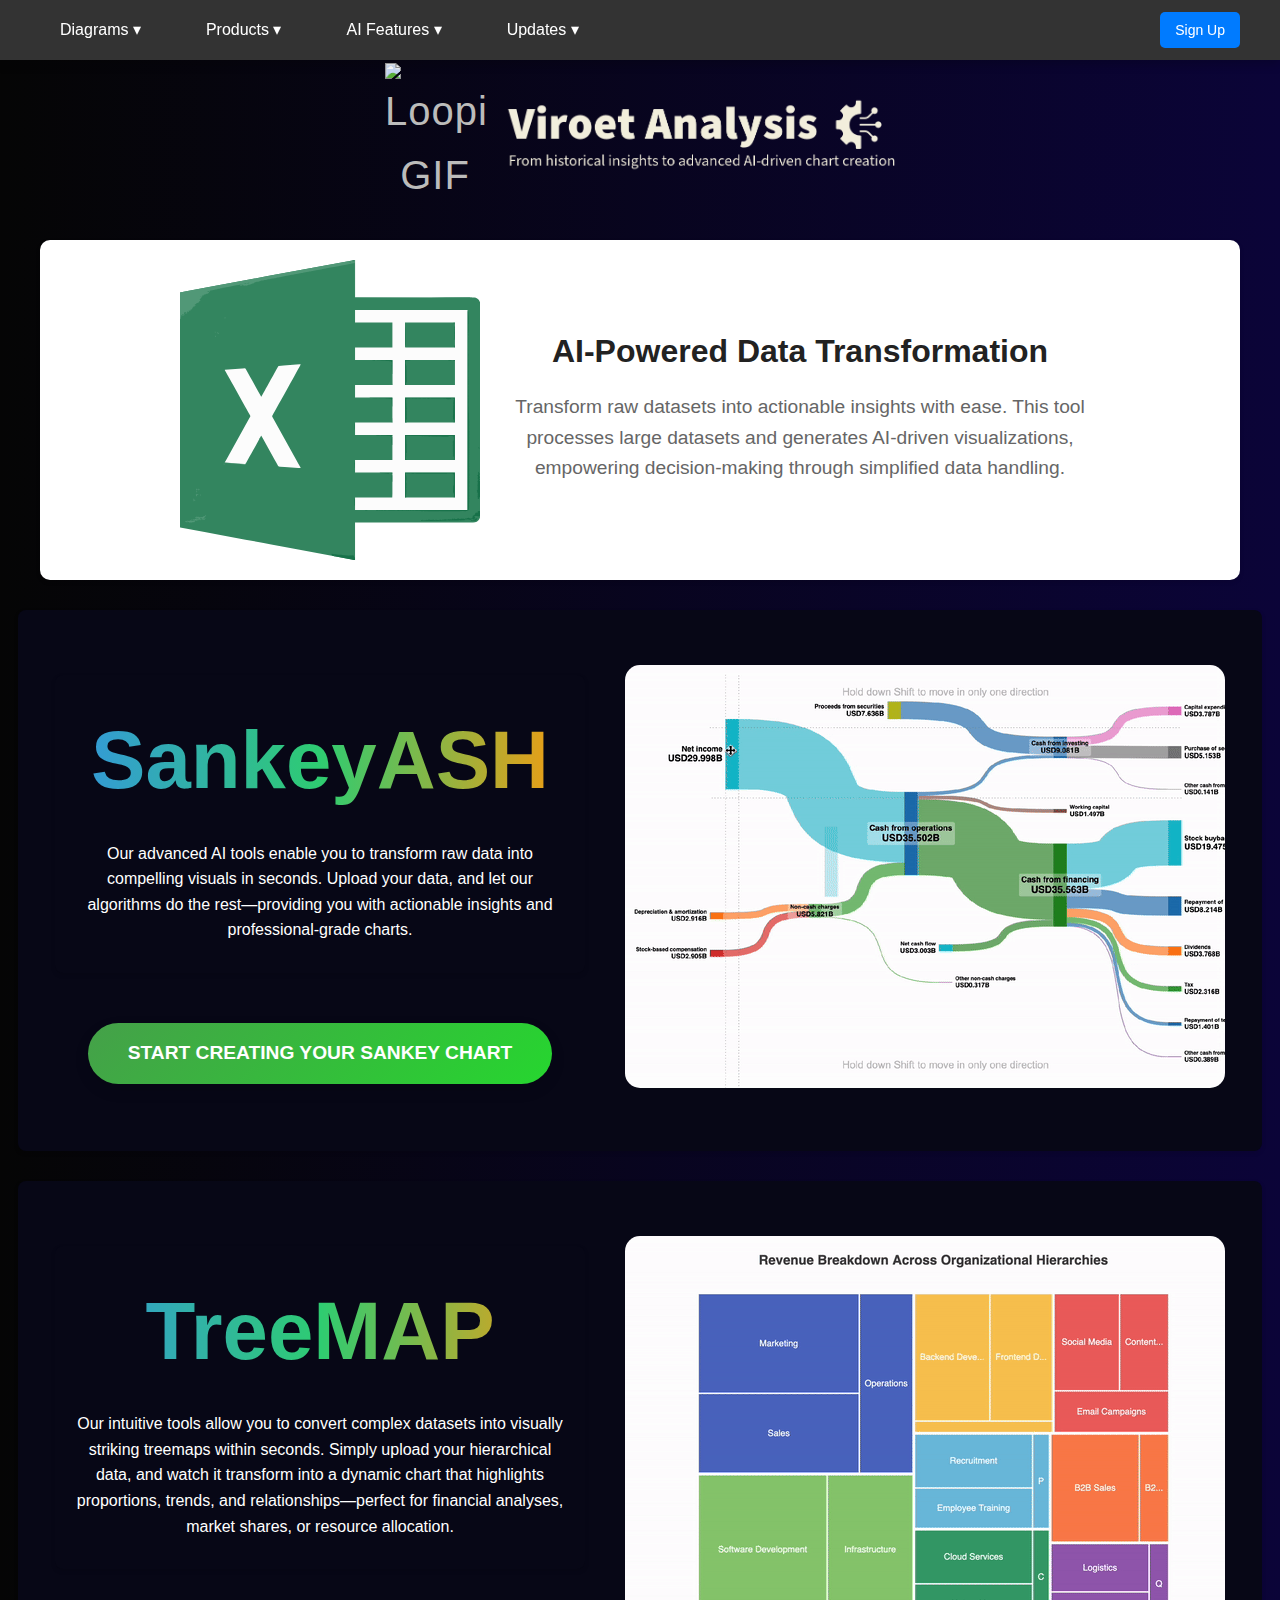
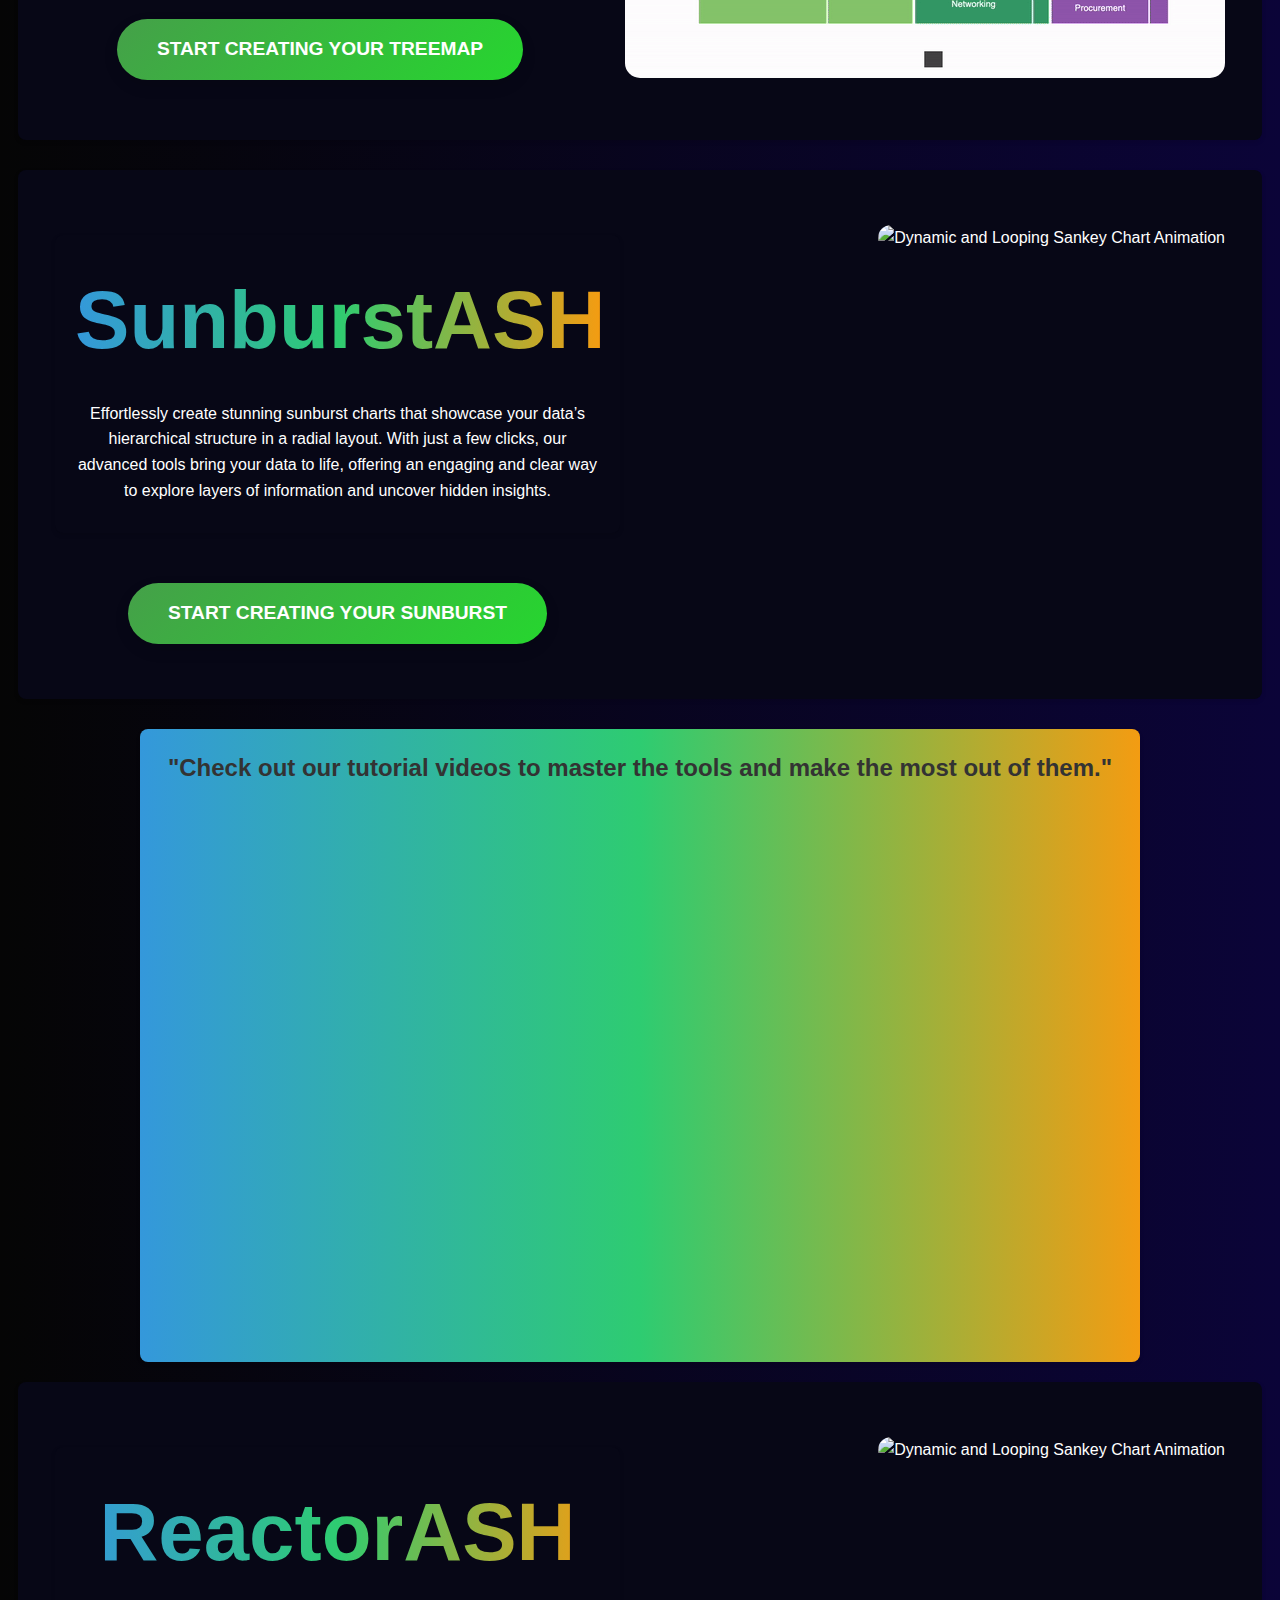
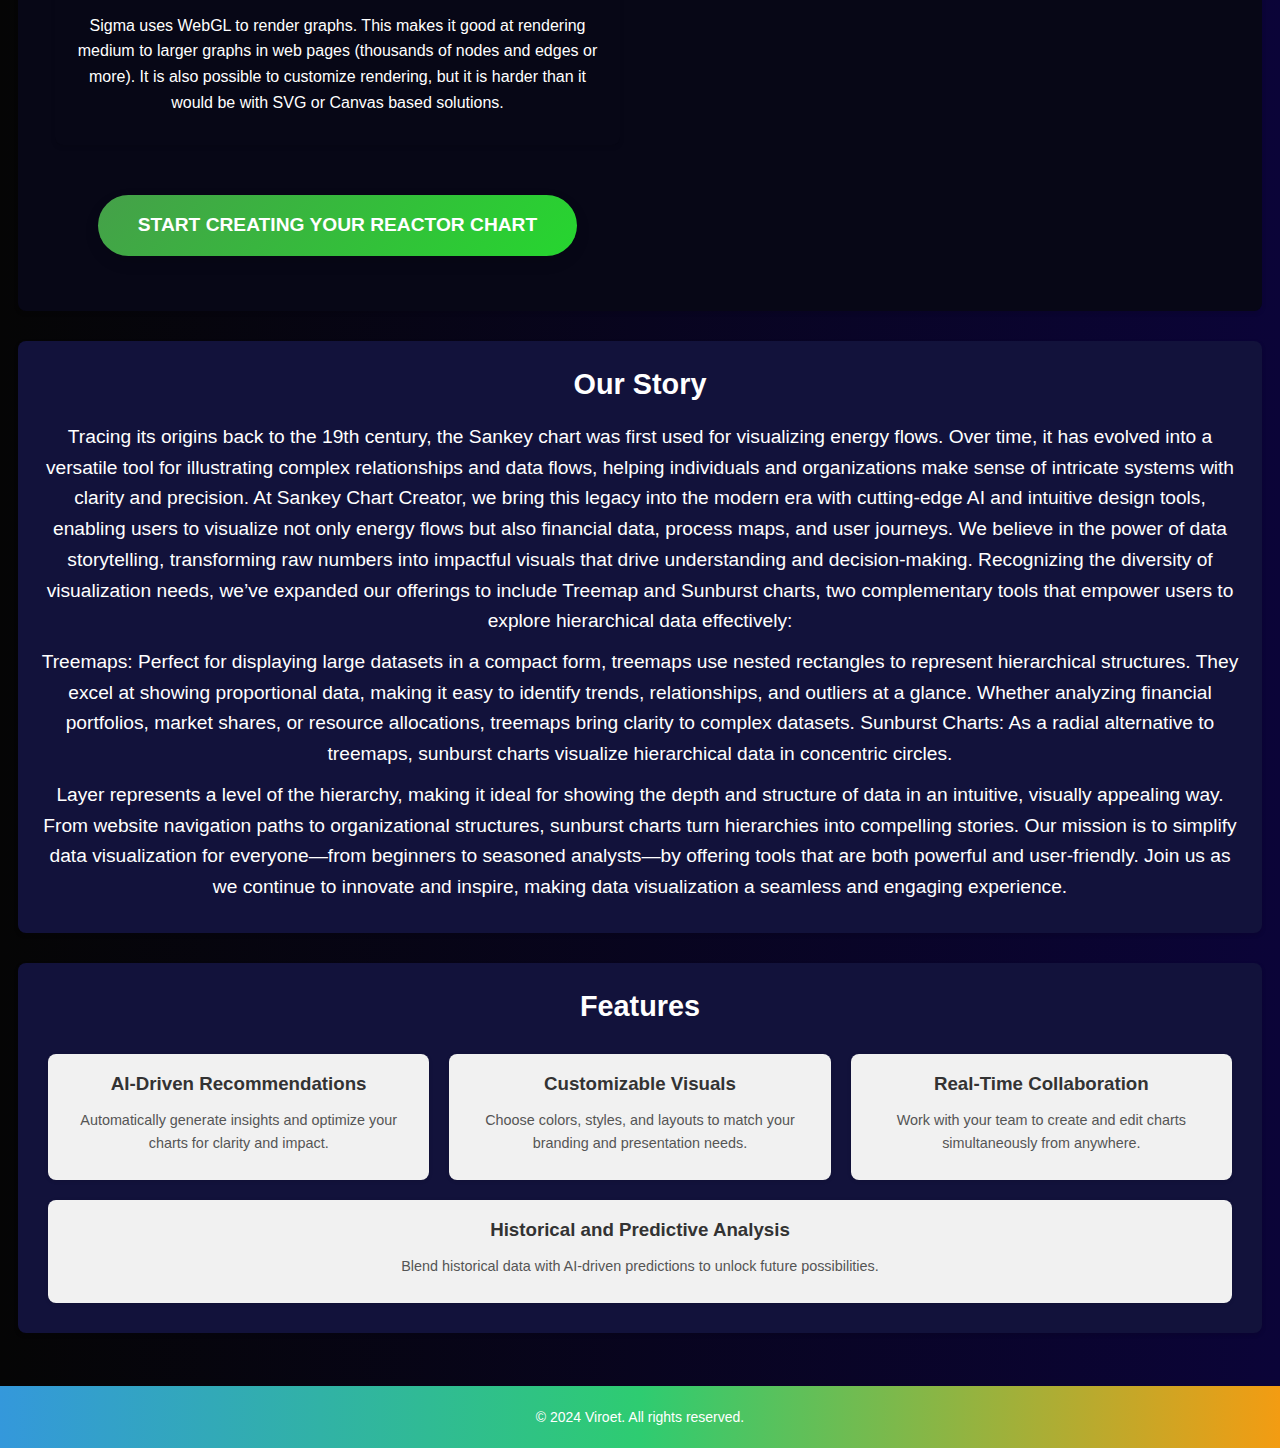
==== index.html @ 63138a98 "Update index.html" ====
<!DOCTYPE html>
<html lang="en">
  <head>
    <meta charset="UTF-8" />
    <meta name="viewport" content="width=device-width, initial-scale=1.0" />
    <title>Viroet Analysis - From historical insights to advanced AI-diven chart creation</title>
    <link rel="icon" href="favicon.png" type="image/png">
    <link rel="stylesheet" href="https://cdnjs.cloudflare.com/ajax/libs/aos/2.3.4/aos.css">

    <meta
    name="description"
    content="Experience the Power of AI
    Our advanced AI tools enable you to transform raw data into compelling visuals in seconds. Upload your data, and let our algorithms do the rest—providing you with actionable insights and professional-grade charts."
  />
  <meta property="og:title" content="Viroet Analysis - From historical insights to advanced AI-diven chart creation" />
  <meta property="og:type" content="website" />
  <meta property="og:url" content="https://www.Viroet.com" />
  <meta
    property="og:description"
    content="Make beautiful flow diagrams. Export them as images or SVG."
  />
  <meta property="og:site_name" content="www.Viroet.com" />
  <meta property="og:locale" content="en_US" />
  <meta
    property="og:image"
    content="https://www.Viroet.com/Apple%20FY24%20Income%20Statement.png"
  />
  <meta property="og:image:type" content="image/png" />
  <meta property="og:image:width" content="2700" />
  <meta property="og:image:height" content="1350" />
  <meta
    property="og:image:alt"
    content="Screenshot of the Viroet diagram-building interface"
  />

  <meta name="google-site-verification" content="_fD2d1jpXAIKw49SiFxO0sXqLgcfINsdRwWd2SBG0n4" />
  <script src="https://www.gstatic.com/firebasejs/9.0.0/firebase-app-compat.js"></script>
  <script src="https://www.gstatic.com/firebasejs/9.0.0/firebase-auth-compat.js"></script>
  <style>
    body {
      font-family: Arial, sans-serif;
      margin: 0;
      padding: 0;
      background-color: #f4f4f4;
    }

    .navbar {
      background-color:  #4b4b4c;
      padding: 10px 20px;
      display: flex;
      justify-content: space-between;
      align-items: center;
      color: white;
      position: fixed; /* Makes the navbar fixed */
  top: 0; /* Positions it at the top of the viewport */
  left: 0; /* Aligns it to the left */
  width: 100%; /* Ensures it spans the full width of the viewport */
  z-index: 10000; /* Keeps it above other elements */
    }
     /* Add spacing below the navbar */
     .content {
      margin-top: 40px; /* Matches the navbar's height (adjust as needed) */
    }

    .navbar button {
      background-color: #007bff;
      border: none;
      padding: 10px 15px;
      color: white;
      font-size: 14px;
      cursor: pointer;
      border-radius: 5px;
      margin-left: auto; /* Push the button to the right */
    }

    .modal {
      display: none;
      position: fixed;
      top: 0;
      left: 0;
      width: 100%;
      height: 100%;
      background-color: rgba(0, 0, 0, 0.6);
      justify-content: center;
      align-items: center;
      z-index: 9999;
    }

    .modal-content {
      background-color: white;
      width: 400px;
      padding: 20px;
      border-radius: 10px;
      text-align: center;
      box-shadow: 0 4px 10px rgba(0, 0, 0, 0.2);
    }

    .modal-content h2 {
      margin-bottom: 20px;
      font-size: 24px;
      color: #333;
    }

    .modal-content input {
      width: calc(100% - 20px);
      padding: 10px;
      margin: 10px 0;
      border: 1px solid #ccc;
      border-radius: 5px;
      font-size: 16px;
    }

    .modal-content button {
      width: 100%;
      padding: 12px;
      background-color: #007bff;
      color: white;
      border: none;
      border-radius: 5px;
      font-size: 16px;
      cursor: pointer;
    }

    .modal-content button:hover {
      background-color: #0056b3;
    }

    .modal-content p {
      font-size: 14px;
      color: #666;
      margin: 15px 0;
    }

    .modal-content a {
      color: #007bff;
      text-decoration: none;
      font-weight: bold;
    }

    .modal-content a:hover {
      text-decoration: underline;
    }

    .close {
      position: absolute;
      top: 10px;
      right: 15px;
      cursor: pointer;
      font-size: 18px;
      color: #999;
    }

    .close:hover {
      color: #000;
    }
  </style>
    <style>
      * {
        margin: 0;
        padding: 0;
        box-sizing: border-box;
        font-family: Arial, sans-serif;
      }

      body {
        background-color: #f9f9f9;
        color: #ffffff;
        line-height: 1.6;
        
      }

      header {
        background: linear-gradient(90deg,#050505,#0b0438);
        color: #fff;
        padding: 20px 15px;
        text-align: center;
      }

      header h1 {
        font-size: 2.5rem;
      }

      header p {
        font-size: 1.2rem;
        margin-top: 10px;
      }

      .container {
        max-width: 1200px;
        margin: 20px auto;
        padding: 15px;
      }

      .section {
        margin-bottom: 30px;
        padding: 20px;
        background: #12123b;
        border-radius: 8px;
        box-shadow: 0 2px 5px rgba(0, 0, 0, 0.1);
      }

      .section h2 {
        margin-bottom: 15px;
        font-size: 1.8rem;
        color: #ffffff;
      }

      .section p {
        margin-bottom: 10px;
      }

      .features {
        display: flex;
        flex-wrap: wrap;
        justify-content: space-between;
      }

      .feature {
        flex: 1 1 30%;
        background: #f1f1f1;
        padding: 15px;
        margin: 10px;
        border-radius: 8px;
        text-align: center;
        box-shadow: 0 1px 4px rgba(0, 0, 0, 0.1);
      }

      .feature h3 {
        margin-bottom: 10px;
        color: #333;
      }

      .feature p {
        font-size: 0.9rem;
        color: #555;
      }

      .cta {
        text-align: center;
        margin-top: 20px;
      }

      .cta a {
  background: linear-gradient(135deg, #45a049, #26d62f); /* Gradient background */
  color: #fff;
  padding: 15px 40px; /* Increased padding for a larger button */
  text-decoration: none;
  border-radius: 50px; /* Rounded corners for a modern look */
  font-size: 1.2rem; /* Larger font size */
  font-weight: 600; /* Bold text */
  text-transform: uppercase; /* Uppercase text for emphasis */
  box-shadow: 0 6px 15px rgba(0, 0, 0, 0.1); /* Slight shadow for depth */
  transition: all 0.3s ease; /* Smooth transition */
  display: inline-block;
  margin-top: 30px; /* Increase space above button */
}

.cta a:hover {
  background: linear-gradient(135deg, #26d62f, #45a049); /* Reversed gradient on hover */
  box-shadow: 0 10px 25px rgba(0, 0, 0, 0.2); /* Stronger shadow on hover */
  transform: translateY(-6px); /* Slight lift effect */
}

.cta a:focus {
  outline: none; /* Remove focus outline */
  box-shadow: 0 0 0 3px rgba(38, 214, 47, 0.4); /* Add focus shadow for accessibility */
}

footer {
  background: linear-gradient(
    to right,
    #3498db,
    #2ecc71,
    #f39c12
  ); /* Multiple colors */
  color: white; /* Text color */
  text-align: center; /* Center the content */
  padding: 20px 0; /* Add padding for spacing */
  font-family: Arial, sans-serif; /* Professional font */
  font-size: 14px; /* Font size */
}

      .ai-feature {
        background:#070716;
        color: #fff;
        padding: 20px;
        border-radius: 8px;
        text-align: center;
        margin: 10px 0;
      }

      .ai-feature h3 {
  margin-bottom: 15px;
  font-size: 5.1rem;
  background: linear-gradient(to right, #3498db, #2ecc71, #f39c12); /* Gradient colors */
  -webkit-background-clip: text; /* Clips the gradient to the text */
  -webkit-text-fill-color: transparent; /* Makes the text transparent to show the gradient */
  text-align: center; /* Optional: Center the text */
}

      .ai-feature p {
        font-size: 1rem;
      }

      .hero-image {
        text-align: center;
        margin-bottom: 20px;
        border-radius: 15px; /* Adjust the value as needed for rounded corners */
      }

      .hero-image img {
        width: 100%;
        max-width: 800px;
        border-radius: 10px;
      }
     

.container {
  display: flex;
  flex-direction: column;
  align-items: center;
  width: 100%;
}
.hero-content {
  display: flex;
  flex-direction: row; /* Positions text and GIF side by side */
  align-items: flex-start; /* Aligns items at the top */
  justify-content: space-between; /* Ensures spacing between elements */
  width: 100%;
  gap: 20px; /* Adds space between the GIF and text */
  

}

.ai-text {
  flex: 1;
  max-width: 50%; /* Ensures the text takes up 50% of the container */
  padding-right: 20px; /* Adds some space to the right of the text */
}

.corner-gif {
    
    top: 10; /* Adjust as needed */
    left: 0; /* Aligns it to the left corner */
    width: 100px; /* Adjust size as needed */
    height: auto;
    z-index: 1000; /* Ensures it stays on top of other elements */
    margin-left: 30px; /* Adds space to the left */
}
.header__nav {
  max-width: var(--screen-lg);
  width: 100%;
  font-size: initial;
  padding: 3px;
}

/* Apply a clean and professional font */
.header__logo {
  font-family: 'Anton', sans-serif;
  font-weight: 500; /* Balanced weight for a professional look */
  font-size: 2.5rem; /* Suitable size for logo text */
  color: #bcbcbb; /* Gold */ /* Soft, professional color */
  text-decoration: none; /* Remove underline */
  letter-spacing: 1px; /* Increased letter-spacing for a sleek, modern look */
  text-transform: capitalize; /* Keep text style clean */
  display: inline-flex; /* Align elements inline */
  align-items: center; /* Center vertically */
  justify-content: center; /* Center horizontally */
  transition: color 0.3s ease, transform 0.3s ease, box-shadow 0.3s ease,
    letter-spacing 0.3s ease; /* Enhanced smooth transitions */
}

/* Hover effect: subtle color change, soft shadow, and slight lift */
.header__logo:hover {
  color: #ffffff; /* White color for a crisp contrast */
  transform: translateY(-4px) scale(1.05); /* Slight lift and subtle scaling for emphasis */
  letter-spacing: 2px; /* Increase letter-spacing for more dynamic look */
  box-shadow: 0 4px 12px rgba(0, 0, 0, 0.2); /* Soft shadow for depth */
}

/* Focus effect for accessibility: subtle color change */
.header__logo:focus {
  outline: none; /* Remove default outline */
  color: #f9fafb; /* Blue-ish white for focus */
  box-shadow: 0 0 0 2px rgba(0, 120, 212, 0.5); /* Blue border for focus state */
}

/* Animation for smooth text appearance on page load */
.header__logo {
  animation: fadeInLogo 1s ease-out; /* Fade-in effect on page load */
}

/* Keyframes for fade-in animation */
@keyframes fadeInLogo {
  0% {
    opacity: 0;
    transform: translateY(10px); /* Start from a slightly lower position */
  }
  100% {
    opacity: 1;
    transform: translateY(0); /* End at the normal position */
  }
}

.header__logo img {
  margin-right: 0.5em;
  padding-bottom: 3px;
}

.header__links li:first-child a {
  margin-left: 0;
}

.hero-gif img {
    width: 600px; /* Set the desired width */
    height: auto; /* Maintain aspect ratio */
    border-radius: 15px; /* Adjust the value as needed for rounded corners */
}
@media (max-width: 768px) {
    .hero-content {
      flex-direction: column;
      align-items: center;
    }

    .ai-text, .hero-gif {
      max-width: 100%;
      text-align: center;
      padding: 10px;
    }

    .hero-gif img {
      width: 100%;
      max-width: 300px;
      
    }

    .feature {
      flex: 1 1 100%;
      margin: 10px 0;
    }
  }

  img {
    max-width: 100%;
    height: auto;
  }

  body {
    overflow-x: hidden;
  }

  .container {
    width: 100%;
    padding: 15px;
  }
/* For smaller screens (max-width: 768px) */
@media (max-width: 768px) {
  .header__logo {
    font-size: 1.8rem; /* Smaller logo font size */
    flex-direction: row; /* Keep the elements side by side */
    align-items: center; /* Center vertically */
    justify-content: flex-start; /* Align left */
    gap: 10px; /* Reduce space between logo and GIF */
    padding: 10px; /* Adjust padding for smaller screens */
  }

  .header__logo img {
    max-width: 70%; /* Scale down logo for small screens */
    height: auto; /* Maintain aspect ratio */
    max-height: 150px; /* Limit height to prevent it from becoming too large */
  }

  .corner-gif {
    width: 15vw; /* Use viewport width (15% of screen width) to scale GIF */
    max-width: 50px; /* Limit maximum size */
    height: auto; /* Keep height proportional to width */
    margin-top: 0; /* Remove top margin */
  }
}

/* For very small screens (max-width: 480px) */
@media (max-width: 480px) {
  .header__logo {
    font-size: 1.5rem; /* Further decrease the font size for very small screens */
  }

  .header__logo img {
    max-width: 60%; /* Further scale down the logo */
    max-height: 120px; /* Limit the maximum height of the logo */
  }

  .corner-gif {
    width: 12vw; /* Use viewport width (12% of screen width) to scale GIF */
    max-width: 40px; /* Further reduce the size of the corner GIF */
    height: auto; /* Ensure the GIF scales correctly */
  }
}

.video-container {
  position: relative;
  width: 100%;
  max-width: 1200px; /* Increase the maximum width for a larger video */
  margin: 0 auto; /* Center the video */
  padding-bottom: 56.25%; /* Aspect ratio 16:9 */
  height: 0;
  overflow: hidden;
}

.video-container iframe {
  position: absolute;
  top: 0;
  left: 0;
  width: 100%;
  height: 100%;
}

.video-section {
  display: flex; /* Use Flexbox for modern alignment */
  flex-direction: column; /* Stack content vertically */
  align-items: center; /* Center align the content horizontally */
  justify-content: center; /* Center align the content vertically */
  padding: 20px; /* Reduce padding to shrink the section */
  background: linear-gradient(
    to right,
    #3498db,
    #2ecc71,
    #f39c12); /* Subtle background color */
  border-radius: 8px; /* Rounded corners */
  box-shadow: 0 2px 4px rgba(0, 0, 0, 0.1); /* Subtle shadow */
  max-width: 1000px; /* Limit the section's width */
  margin: 20px auto; /* Center section with reduced spacing */
}


.video-section h2 {
  font-family: 'Arial', sans-serif;
  margin-bottom: 15px;
  color: #333;
  font-size: 1.5rem; /* Adjust title size for better balance */
}
* {
      margin: 0;
      padding: 0;
      box-sizing: border-box;
      font-family: Arial, sans-serif;
    }

    body {
      background-color: #f9f9f9;
      color: #ffffff;
      line-height: 1.6;
    }

    /* Adding the new ribbon section */
    .ribbon {
      display: flex;
      flex-wrap: wrap;
      justify-content: center;
      align-items: center;
      background: #fff;
      padding: 20px;
      border-radius: 10px;
      box-shadow: 0 2px 5px rgba(0, 0, 0, 0.1);
      gap: 20px;
      max-width: 1200px;
      margin: 30px auto;
      overflow: hidden; /* Prevent overflow */
    }

    .image-container {
      position: relative;
      width: 100%;
      max-width: 300px; /* Adjust to prevent image overflow */
      height: 300px;
      border-radius: 10px;
      overflow: hidden;
      flex-shrink: 0;
      display: flex;
      justify-content: center;
      align-items: center;
    }

    .image-container img {
      position: absolute;
      width: 100%;
      height: 100%;
      object-fit: contain;
      opacity: 0;
      transition: opacity 1.5s ease-in-out;
    }

    .image-container img.active {
      opacity: 1;
    }

    .description {
      flex: 1;
      max-width: 600px;
      font-size: 1.1rem;
      color: #333;
      text-align: center;
      line-height: 1.6;
    }

    .description h2 {
      margin-bottom: 15px;
      font-size: 2rem;
      color: #222;
    }

     /* Mobile and smaller screen responsiveness */
     @media (max-width: 768px) {
      .ribbon {
        flex-direction: column;
        text-align: center;
      }

      .image-container {
        width: 80%; /* Adjust width to 80% of the container */
        max-width: 250px; /* Prevent image container from growing too large */
      }

      .description h2 {
        font-size: 1.6rem; /* Adjust font size for mobile */
      }

      .description p {
        font-size: 1rem; /* Adjust font size for mobile */
      }
    }

    /* For very small screens (max-width: 480px) */
    @media (max-width: 480px) {
      .ribbon {
        padding: 10px; /* Reduce padding for small screens */
      }

      .image-container {
        max-width: 100%; /* Make the image container take full width */
      }

      .description h2 {
        font-size: 1.4rem; /* Further decrease font size */
      }

      .description p {
        font-size: 0.9rem; /* Smaller text for very small screens */
      }
    }
    @media (max-width: 1024px) {
  .ai-feature h3 {
    font-size: 4rem; /* Adjusted for tablets */
  }
}

@media (max-width: 768px) {
  .ai-feature h3 {
    font-size: 3rem; /* Adjusted for mobile screens */
  }
}

@media (max-width: 480px) {
  .ai-feature h3 {
    font-size: 2rem; /* Adjusted for very small screens */
  }
}


.navbar {
  background-color: #333;
  padding: 7px 40px;
  display: flex;
  justify-content: flex-start;
  align-items: center;
  color: white;
  position: fixed;
  top: 0;
  left: 0;
  width: 100%;
  z-index: 10000;
  box-shadow: 0 4px 10px rgba(0, 0, 0, 0.2);
}

.names {
  display: flex;
  gap: 25px; /* Increase the gap between the elements */
}

.name {
  color: white;
  cursor: pointer;
  position: relative;
  transition: transform 0.3s ease; /* Smooth hover effect */
  padding: 10px 20px;
}

.name:hover {
  color: #ddd;
  transform: scale(1.1); /* Enlarge the button slightly on hover */
}

.name a {
  text-decoration: none;
  color: inherit;
  transition: filter 0.3s ease; /* For blur effect */
}



.table-container {
  display: none;
  position: absolute;
  top: 100%;
  left: 0;
  background-color: white;
  color: black;

  box-shadow: 0 4px 8px rgba(0, 0, 0, 0.1);
  width: 350px; /* Increase container width */
  z-index: 999;
  
}

.name:hover .table-container {
  display: block;
}

.container-content {
  display: flex;
  flex-direction: column;
}

.description {
  font-size: 0.9em; /* Smaller font size for description */
  color: #666; /* Lighter gray for the description */
  margin-bottom: 10px;
}

.other-links {
  display: flex;
  justify-content: space-between;
  gap: 10px;
  margin-top: 10px;
}

.other-links a {
  text-decoration: none;
  color: #007bff;
  font-size: 0.9em; /* Adjust font size for side links */
}

.other-links a:hover {
  color: #0056b3; /* Hover color for side links */
}

.table-container table {
  width: 100%;
  border-collapse: collapse;
 
}

.table-container table td {
  padding: 0px;
 
}

.table-container table td a {
  text-decoration: none;
  color: black;
  transition: color 0.2s ease;
}
.table-container table td a {
  display: block; /* Make the link fill the entire cell */
  padding: 10px; /* Adjust padding for consistent spacing */
  border-radius: 0; /* Remove rounded corners */
  background-color: #eaeaea; /* Subtle light gray background */
  color: #333; /* Dark text color */
  text-decoration: none; /* Remove underline */
  font-weight: normal; /* Standard text weight */
  transition: all 0.3s ease; /* Smooth hover transition */
  text-align: center; /* Center align the text */
  box-shadow: none; /* Remove shadow for a flat appearance */
}
.table-container table td a:hover {
  background-color: #007bff; /* Blue background on hover */
  color: white; /* White text on hover */
  transform: scale(1.01); /* Subtle zoom effect */
  transition: background-color 0.3s ease, transform 0.3s ease; /* Smooth transitions */
}

/* Apply to the Public Diagrams section */
.name:first-child .table-container {
  width: 630px; /* Adjust this value to your desired width */
}
/* Apply to the Products section (make it smaller) */
.name:nth-child(2) .table-container {
  width: 150px; /* Adjust this value to make it smaller */
}

/* Responsive Design for Smaller Screens */
@media (max-width: 768px) {
  .navbar {
    padding: 7px 20px; /* Reduce padding */
  }

  .names {
    gap: 10px; /* Reduce gap between elements */
  }

  .name {
    padding: 8px 15px; /* Reduce button padding */
    font-size: 0.9em; /* Reduce font size */
  }

  .table-container {
    width: 300px; /* Adjust dropdown width */
  }

  .description {
    font-size: 0.8em; /* Smaller description font */
  }
}

@media (max-width: 480px) {
  .navbar {
    padding: 5px 5px; /* Further reduce padding */
  }

  .name {
    font-size: 0.5em; /* Smaller font for buttons */
    padding: 2px 10px; /* Further reduce padding */
  }

  .table-container {
    width: 150px; /* Narrower dropdown for small screens */
    padding: 2px; /* Adjust padding */
  }

  .description {
    font-size: 0.7em; /* Further reduce font size */
  }
}
    </style>

    
  </head>
  <body>
    <div class="navbar">
      <div>Welcome to My Website</div>
      <div class="navbar">
        <div class="names">
          <div class="name">
            Diagrams &#9662;
            <div class="table-container">
              
              <table>
                <tr><td><a href="https://www.viroet.com/manual.htm" target="_blank">Public SankeyASH</a><p class="description">It contains public companies' financial statements and data. Made with SankeyASH.</p></td>
                
                <td><a href="https://www.viroet.com/tree%20assets/publicdiagramtree.html" target="_blank">Public TreeMAP</a><p class="description">It contains public companies' financial statements and data. Made with TreeMAP.</p></td>
                <td><a  href="https://www.viroet.com/tree%20assets/publicdiagramtree.html" target="_blank">Public SunburstASH</a><p class="description">It contains public companies' financial statements and data. Made with SunburstASH.</p></td>
              </table>
            </div>
          </div>
          <div class="name">
            Products &#9662;
            <div class="table-container">
              <table>
                <tr><td><a href="https://www.viroet.com/sankey.html">SankeyASH</a></td></tr>
                <tr><td><a href="https://www.viroet.com/Tree.html">TreeMAP</a></td></tr>
                <tr><td><a href="https://www.viroet.com/sunburst.html">SunburstASH</a></td></tr>
                <tr><td><a href="https://www.viroet.com/reactorash.html">ReactorASH</a></td></tr>
              </table>
            </div>
          </div>
          <div class="name">
            AI Features &#9662;
            <div class="table-container">
              <table>
                <tr><td><a href="#">AI-Driven Recommendations</a></td></tr>
                <tr><td><a href="#">Customizable Visuals</a></td></tr>
                <tr><td><a href="#">Real-Time Collaboration</a></td></tr>
              </table>
            </div>
          </div>
          <div class="name">
            Updates &#9662;
            <div class="table-container">
              <table>
                <tr><td><a href="#">TreeMAP AI prediction and negative value detection</a></td></tr>
                <tr><td><a href="#">SankeyASH voice controller and command </a></td></tr>
                <tr><td><a href="#">Upto 30 million data input enabled in ReactorASH Backend</a></td></tr>
              </table>
            </div>
          </div>
        </div>
      
      
      <button id="signup-button">Sign Up</button>
    </div></div>

    

    <!-- Modal -->
    <div class="modal" id="signup-modal">
      <div class="modal-content">
        <span class="close" id="close-modal">&times;</span>
        <h2 id="modal-title">Sign Up</h2>
        <form id="modal-form">
          <input
            type="email"
            id="modal-email"
            placeholder="Email address"
            required
          />
          <input
            type="password"
            id="modal-password"
            placeholder="Password"
            required
          />
          <p id="modal-terms">
            By signing up, I accept the
            <a href="#" id="terms-link">terms of use</a> and the
            <a href="#" id="privacy-link">privacy policy</a>.
          </p>
          <button type="button" id="modal-submit">Sign Up</button>
        </form>
        <p id="forgot-password" style="display: none">
          <a href="#" id="forgot-password-link">Forgot Password?</a>
        </p>
        <p id="modal-switch">
          Already have an account?
          <a href="#" id="toggle-modal">Go to sign in</a>.
        </p>
      </div>
    </div>

    
    <div class="content">
    <header class="header vs f-middle">
      <nav class="header__nav hs-sm-vs space-between">
        <a
        
        href="/"
        title="Viroet home page"
        class="header__logo hs f-middle align-center"
        id="logo"
      >
        <img src="aibutton new .gif" alt="Looping GIF" class="corner-gif">
        <img src="Welcome to Viroet Analysis_transparent-.png"alt="SankeyASH Logo" style="width: 400px; height: auto;">
        
      </a>

   
      <div class="ribbon">
        <!-- Animation -->
        <div class="image-container">
          <img src="excel.svg" alt="Excel Data" class="active" />
          <img src="process.svg" alt="Processing" />
          <img src="ai charts.svg" alt="AI Charts" />
        </div>
  
        <!-- Description -->
        <div class="description">
          <h2>AI-Powered Data Transformation</h2>
          <p>
            Transform raw datasets into actionable insights with ease. This tool
            processes large datasets and generates AI-driven visualizations,
            empowering decision-making through simplified data handling.
          </p>
        </div>
      </div>
      
      <section class="section" style=" background: #070716;">
        <div data-aos="zoom-in" class="gif-container">
    <div class="container">
        <div class="hero-content">
          <!-- Left section for text -->
          <div class="ai-text">
            <div class="section ai-feature">
              <h3>SankeyASH</h3>
              <p>
                Our advanced AI tools enable you to transform raw data into compelling
                visuals in seconds. Upload your data, and let our algorithms do the
                rest—providing you with actionable insights and professional-grade
                charts.
              </p>
            </div>
      
            <div class="cta">
              <a href="sankey.html">Start Creating Your Sankey Chart</a>
            </div>
          </div>
      
          <!-- Right section for GIF -->
          <div class="hero-gif">
            <img src="intro.gif" alt="Dynamic and Looping Sankey Chart Animation" />
          </div>
        </div>
      </div>
    </div>
  </section>


   <!-- Section 2 -->
   <section class="section" style=" background: #070716;">
    <div data-aos="zoom-in" class="gif-container">
      <div class="container">
        <div class="hero-content">
          <!-- Left section for text -->
          <div class="ai-text">
            <div class="section ai-feature">
              <h3>TreeMAP</h3>
              <p>
                Our intuitive tools allow you to convert complex datasets into visually striking treemaps within seconds. Simply upload your hierarchical data, and watch it transform into a dynamic chart that highlights proportions, trends, and relationships—perfect for financial analyses, market shares, or resource allocation.
              </p>
            </div>
      
            <div class="cta">
              <a href="Tree.html">Start Creating Your Treemap</a>
            </div>
          </div>
      
          <!-- Right section for GIF -->
          <div class="hero-gif">
            <img src="Tree.gif" alt="Dynamic and Looping Sankey Chart Animation" />
          </div>
        </div>
      </div>
    </div>
  </section>


  <!-- Section 3 -->
  <section class="section" style=" background: #070716;">
    <div data-aos="zoom-in" class="gif-container">
      <div class="container">
        <div class="hero-content">
          <!-- Left section for text -->
          <div class="ai-text">
            <div class="section ai-feature">
              <h3>SunburstASH</h3>
              <p>
                Effortlessly create stunning sunburst charts that showcase your data’s hierarchical structure in a radial layout. With just a few clicks, our advanced tools bring your data to life, offering an engaging and clear way to explore layers of information and uncover hidden insights.
              </p>
            </div>
      
            <div class="cta">
              <a href="sunburst.html">Start Creating Your Sunburst</a>
            </div>
          </div>
      
          <!-- Right section for GIF -->
          <div class="hero-gif">
            <img src="Sunburst.gif" alt="Dynamic and Looping Sankey Chart Animation" />
          </div>
        </div>
      </div>
    </div>
  </section>


  


 <!-- Section 4 -->
 
      <section class="video-section">
        <h2>"Check out our tutorial videos to master the tools and make the most out of them."</h2>
        <div class="video-container">
          <iframe src="https://www.youtube.com/embed/0jaWNP-qUfY?si=bcix4fJXHzvN7v8e" frameborder="0" allow="autoplay; encrypted-media" allowfullscreen sandbox="allow-scripts allow-same-origin allow-presentation"></iframe>
        </div>
      </section>
    

   <!-- Section 4 -->
   <section class="section" style=" background: #070716;">
    <div data-aos="zoom-in" class="gif-container">
      <div class="container">
        <div class="hero-content">
          <!-- Left section for text -->
          <div class="ai-text">
            <div class="section ai-feature">
              <h3>ReactorASH</h3>
              <p>
                Sigma uses WebGL to render graphs. This makes it good at rendering medium to larger graphs in web pages (thousands of nodes and edges or more). It is also possible to customize rendering, but it is harder than it would be with SVG or Canvas based solutions.
              </p>
            </div>
      
            <div class="cta">
              <a href="reactorash.html">Start Creating Your Reactor Chart</a>
            </div>
          </div>
      
          <!-- Right section for GIF -->
          <div class="hero-gif">
            <img src="react.gif" alt="Dynamic and Looping Sankey Chart Animation" />
          </div>
        </div>
      </div>
    </div>
  </section>
      

      <div class="section">
        <h2>Our Story</h2>
        <p>
          Tracing its origins back to the 19th century, the Sankey chart was first used for visualizing energy flows. Over time, it has evolved into a versatile tool for illustrating complex relationships and data flows, helping individuals and organizations make sense of intricate systems with clarity and precision.

At Sankey Chart Creator, we bring this legacy into the modern era with cutting-edge AI and intuitive design tools, enabling users to visualize not only energy flows but also financial data, process maps, and user journeys. We believe in the power of data storytelling, transforming raw numbers into impactful visuals that drive understanding and decision-making.

Recognizing the diversity of visualization needs, we’ve expanded our offerings to include Treemap and Sunburst charts, two complementary tools that empower users to explore hierarchical data effectively:</p><p>

Treemaps: Perfect for displaying large datasets in a compact form, treemaps use nested rectangles to represent hierarchical structures. They excel at showing proportional data, making it easy to identify trends, relationships, and outliers at a glance. Whether analyzing financial portfolios, market shares, or resource allocations, treemaps bring clarity to complex datasets.

Sunburst Charts: As a radial alternative to treemaps, sunburst charts visualize hierarchical data in concentric circles. </p><p>Layer represents a level of the hierarchy, making it ideal for showing the depth and structure of data in an intuitive, visually appealing way. From website navigation paths to organizational structures, sunburst charts turn hierarchies into compelling stories.

Our mission is to simplify data visualization for everyone—from beginners to seasoned analysts—by offering tools that are both powerful and user-friendly. Join us as we continue to innovate and inspire, making data visualization a seamless and engaging experience.
        </p>
      </div>

      <div class="section">
        <h2>Features</h2>
        <div class="features">
          <div class="feature">
            <h3>AI-Driven Recommendations</h3>
            <p>
              Automatically generate insights and optimize your charts for
              clarity and impact.
            </p>
          </div>
          <div class="feature">
            <h3>Customizable Visuals</h3>
            <p>
              Choose colors, styles, and layouts to match your branding and
              presentation needs.
            </p>
          </div>
          <div class="feature">
            <h3>Real-Time Collaboration</h3>
            <p>
              Work with your team to create and edit charts simultaneously from
              anywhere.
            </p>
          </div>
          <div class="feature">
            <h3>Historical and Predictive Analysis</h3>
            <p>
              Blend historical data with AI-driven predictions to unlock future
              possibilities.
            </p>
          </div>
        </div>
      </div>
    </div>

    <footer>
      <p>&copy; 2024 Viroet. All rights reserved.</p>
    </footer>
     <!-- AOS Library JS -->
     <script src="https://cdnjs.cloudflare.com/ajax/libs/aos/2.3.4/aos.js"></script>
     <script>
         // Initialize AOS with reverse animations enabled
         AOS.init({
             duration: 1000, // Animation duration in milliseconds
             once: false     // Allows animations to trigger on both scroll down and up
         });


         
     </script>

<script>
  // Firebase configuration
  const firebaseConfig = {
    apiKey: "AIzaSyAOxmi_pAhwNxXvLc5AeJJFkhLR8Dn3Fms",
    authDomain: "viroet.firebaseapp.com",
    projectId: "viroet",
    storageBucket: "viroet.firebasestorage.app",
    messagingSenderId: "293358324162",
    appId: "1:293358324162:web:7e4a4c14029461697a2e5b",
    measurementId: "G-PVD8TQ7XW6",
  };

  // Initialize Firebase
  const app = firebase.initializeApp(firebaseConfig);
  const auth = firebase.auth();

  // DOM Elements
  const modal = document.getElementById("signup-modal");
  const signupButton = document.getElementById("signup-button");
  const closeModal = document.getElementById("close-modal");
  const toggleModal = document.getElementById("toggle-modal");
  const modalTitle = document.getElementById("modal-title");
  const modalSubmit = document.getElementById("modal-submit");
  const modalSwitch = document.getElementById("modal-switch");
  const modalTerms = document.getElementById("modal-terms");
  const termsLink = document.getElementById("terms-link");
  const privacyLink = document.getElementById("privacy-link");

  let isSignup = true;

  // Show Modal
  signupButton.addEventListener("click", () => {
    modal.style.display = "flex";
    if (!isSignup) {
      toggleToSignup();
    }
  });

  // Hide Modal
  closeModal.addEventListener("click", () => {
    modal.style.display = "none";
  });

  // Hide Modal on Outside Click
  window.addEventListener("click", (event) => {
    if (event.target === modal) {
      modal.style.display = "none";
    }
  });

  // Toggle Between Signup and Signin
  document.addEventListener("click", (event) => {
    if (event.target && event.target.id === "toggle-modal") {
      event.preventDefault();
      if (isSignup) {
        toggleToSignin();
      } else {
        toggleToSignup();
      }
    }
  });
  function toggleToSignup() {
    isSignup = true;
    modalTitle.textContent = "Sign Up";
    modalSubmit.textContent = "Sign Up";
    modalSwitch.innerHTML =
      'Already have an account? <a href="#" id="toggle-modal">Go to sign in</a>.';
    modalTerms.style.display = "block";
    document.getElementById("forgot-password").style.display = "none"; // Hide forgot password
  }

  function toggleToSignin() {
    isSignup = false;
    modalTitle.textContent = "Sign In";
    modalSubmit.textContent = "Sign In";
    modalSwitch.innerHTML =
      'Don\'t have an account? <a href="#" id="toggle-modal">Sign Up</a>.';
    modalTerms.style.display = "none";
    document.getElementById("forgot-password").style.display = "block"; // Show forgot password
  }

  // Form Submission
  modalSubmit.addEventListener("click", () => {
    const email = document.getElementById("modal-email").value;
    const password = document.getElementById("modal-password").value;

    if (!email || !password) {
      alert("Please fill out both email and password fields.");
      return;
    }

    if (isSignup) {
      auth
        .createUserWithEmailAndPassword(email, password)
        .then((userCredential) => {
          alert("Signup successful!");
          console.log("User created:", userCredential.user);
          modal.style.display = "none";
        })
        .catch((error) => {
          alert(`Error: ${error.message}`);
          console.error("Signup error:", error);
        });
    } else {
      auth
        .signInWithEmailAndPassword(email, password)
        .then((userCredential) => {
          alert("Signin successful!");
          console.log("User signed in:", userCredential.user);
          modal.style.display = "none";
        })
        .catch((error) => {
          alert(`Error: ${error.message}`);
          console.error("Signin error:", error);
        });
    }
  });

  termsLink.addEventListener("click", () => {
    const termsWindow = window.open(
      "",
      "Terms of Use",
      "width=600,height=400"
    );
    termsWindow.document.body.innerHTML = ""; // Clear previous content
    termsWindow.document.write(`
<html>
  <head>
    <title>Terms of Use</title>
  <style>
  body {
    font-family: Arial, sans-serif;
    line-height: 1.6;
    margin: 20px;
    padding: 0;
    background-color: #f9f9f9;
    color: #333;
  }

  h1, h2 {
    color: #007bff;
  }

  h1 {
    font-size: 2em;
  }

  h2 {
    font-size: 1.5em;
    margin-top: 20px;
  }

  p {
    margin: 10px 0;
  }

  a {
    color: #007bff;
    text-decoration: none;
  }

  a:hover {
    text-decoration: underline;
  }

  ul {
    margin: 10px 0;
    padding-left: 20px;
  }

  li {
    margin: 5px 0;
  }
</style>
  </head>
  <body>
    <h1>Terms of Use</h1>
<p><strong>Effective Date:</strong> January 2025</p>
<p><strong>Last Updated:</strong> January 2025</p>

<h2>1. Acceptance of Terms</h2>
<p>
  By accessing or using the SankeyASH website (referred to as "the Website"), you
  acknowledge that you have read, understood, and agree to be bound by these Terms of
  Use, along with our <a href="#">Privacy Policy</a>. If you do not agree, please discontinue
  using the Website.
</p>

<h2>2. Services Overview</h2>
<p>
  SankeyASH provides AI-powered data visualization tools, including but not limited to:
</p>
<ul>
  <li>Sankey Chart Creator</li>
  <li>Treemap Generator</li>
  <li>Sunburst Chart Builder</li>
  <li>ReactorASH for WebGL-based rendering</li>
</ul>
<p>
  These tools are designed to process raw data, generate actionable insights, and create
  compelling, professional-grade visualizations.
</p>

<h2>3. User Responsibilities</h2>
<p>When using our Website and tools, you agree to:</p>
<ul>
  <li>Use the services for lawful purposes only.</li>
  <li>Not engage in unauthorized access, hacking, or other malicious activities.</li>
  <li>Provide accurate data inputs for optimal functionality.</li>
</ul>
<p>Any misuse of the tools may result in termination of access.</p>

<h2>4. Intellectual Property</h2>
<p>
  All content, software, and intellectual property on the Website, including but not limited
  to charts, designs, algorithms, and branding, are owned by <strong>Viroet</strong> or its licensors.
  You may not copy, reproduce, or redistribute these materials without prior written
  permission.
</p>

<h2>5. Limitations of Liability</h2>
<p>
  Viroet is not liable for:
</p>
<ul>
  <li>Errors or inaccuracies in generated visualizations.</li>
  <li>Any loss or damage resulting from reliance on the Website’s tools or insights.</li>
  <li>Service interruptions or technical issues.</li>
</ul>
<p>Use of the Website and tools is at your own risk.</p>

<h2>6. Privacy and Data Usage</h2>
<p>
  Your use of the Website is also governed by our <a href="#">Privacy Policy</a>, which
  outlines how we collect, use, and protect your data.
</p>

<h2>7. Third-Party Integrations</h2>
<p>
  The Website may integrate with third-party services (e.g., APIs, external databases). We
  are not responsible for the content or practices of these external services.
</p>

<h2>8. Changes to Terms</h2>
<p>
  We reserve the right to update these Terms of Use at any time. Changes will be effective
  immediately upon posting. Continued use of the Website after changes constitutes your
  acceptance of the updated terms.
</p>

<h2>9. Governing Law</h2>
<p>
  These Terms of Use are governed by the laws. Any disputes will be
  resolved exclusively in the courts of [Your Country/State].
</p>

<h2>10. Contact Us</h2>
<p>
  For questions, concerns, or support, please contact us at:
</p>
<ul>
  <li><strong>Email:</strong> support@viroet.com</li>
  <li></li>
</ul>
  </body>
</html>
`);
  });

  privacyLink.addEventListener("click", () => {
    const privacyWindow = window.open(
      "",
      "Privacy Policy",
      "width=600,height=400"
    );
    privacyWindow.document.body.innerHTML = ""; // Clear previous content
    privacyWindow.document.write(`
<html>
  <head>
    <title>Privacy Policy</title>
    <style>
  body {
    font-family: Arial, sans-serif;
    line-height: 1.6;
    margin: 20px;
    padding: 0;
    background-color: #f9f9f9;
    color: #333;
  }

  h1, h2 {
    color: #007bff;
  }

  h1 {
    font-size: 2em;
  }

  h2 {
    font-size: 1.5em;
    margin-top: 20px;
  }

  p {
    margin: 10px 0;
  }

  a {
    color: #007bff;
    text-decoration: none;
  }

  a:hover {
    text-decoration: underline;
  }

  ul {
    margin: 10px 0;
    padding-left: 20px;
  }

  li {
    margin: 5px 0;
  }
</style>
    
  </head>
  <body>
   <h1>Privacy Policy</h1>
<p><strong>Effective Date:</strong> January 2025</p>
<p><strong>Last Updated:</strong> January 2025</p>

<h2>1. Information We Collect</h2>
<p>We collect the following types of information to provide and improve our services:</p>
<h3>(a) Personal Information</h3>
<ul>
  <li>Name</li>
  <li>Email Address</li>
  <li>Contact Information</li>
  <li>Payment Details (if applicable)</li>
</ul>
<h3>(b) Non-Personal Information</h3>
<ul>
  <li>Device Information (e.g., browser type, IP address, operating system)</li>
  <li>Usage Data (e.g., pages viewed, clicks, time spent)</li>
</ul>
<h3>(c) Uploaded Data</h3>
<p>
  When you upload datasets to create visualizations, we temporarily store and process this
  data to generate charts and insights.
</p>

<h2>2. How We Use Your Information</h2>
<p>We use your information to:</p>
<ul>
  <li>Provide and improve our services.</li>
  <li>Process transactions and communicate with you.</li>
  <li>Enhance user experience through analytics and AI-driven insights.</li>
  <li>Ensure security and prevent fraudulent activities.</li>
</ul>

<h2>3. Data Sharing</h2>
<p>
  We do not sell or rent your personal information. However, we may share your information:
</p>
<ul>
  <li>With service providers who assist in delivering our services (e.g., payment processors).</li>
  <li>To comply with legal obligations or enforce our Terms of Use.</li>
  <li>During business transfers, such as mergers or acquisitions.</li>
</ul>

<h2>4. Data Retention</h2>
<p>
  We retain your personal information only as long as necessary to provide our services or
  comply with legal obligations. Uploaded datasets are stored temporarily and deleted
  automatically after processing.
</p>

<h2>5. Your Rights</h2>
<p>Depending on your location, you may have the following rights:</p>
<ul>
  <li>Access, update, or delete your personal information.</li>
  <li>Opt out of data collection or processing for marketing purposes.</li>
  <li>Request portability of your data.</li>
</ul>
<p>To exercise these rights, please contact us at <a href="mailto:support@viroet.com">support@viroet.com</a>.</p>

<h2>6. Cookies and Tracking Technologies</h2>
<p>We use cookies to:</p>
<ul>
  <li>Enhance website functionality and performance.</li>
  <li>Analyze traffic and user behavior.</li>
  <li>Deliver personalized content and advertisements.</li>
</ul>
<p>You can manage cookie preferences through your browser settings.</p>

<h2>7. Security</h2>
<p>
  We implement industry-standard security measures to protect your data. However, no method
  of transmission or storage is completely secure, and we cannot guarantee absolute security.
</p>

<h2>8. Third-Party Links</h2>
<p>
  Our website may contain links to third-party websites. We are not responsible for the
  privacy practices of these external sites and encourage you to review their policies.
</p>

<h2>9. Changes to This Privacy Policy</h2>
<p>
  We may update this Privacy Policy from time to time. Changes will be effective immediately
  upon posting. Please review this page periodically for updates.
</p>

<h2>10. Contact Us</h2>
<p>
  If you have questions, concerns, or requests regarding this Privacy Policy, please contact us:
</p>
<ul>
  <li><strong>Email:</strong> <a href="mailto:support@viroet.com">support@viroet.com</a></li>
  
</ul>
  </body>
</html>
`);
  });

  auth
    .createUserWithEmailAndPassword(email, password)
    .then((userCredential) => {
      const user = userCredential.user;

      // Send email verification
      user
        .sendEmailVerification()
        .then(() => {
          alert(
            "Signup successful! A verification email has been sent to your email address. Please verify before signing in."
          );
        })
        .catch((error) => {
          console.error("Error sending email verification:", error);
          alert(`Error: ${error.message}`);
        });

      // Close the modal after signup
      modal.style.display = "none";
    })
    .catch((error) => {
      alert(`Error: ${error.message}`);
      console.error("Signup error:", error);
    });

  document
    .getElementById("forgot-password-link")
    .addEventListener("click", function (event) {
      event.preventDefault(); // Prevent default behavior of the link

      // Get the email from the input field
      const email = document.getElementById("modal-email").value;

      if (!email) {
        alert(
          "Please enter your email address in the email field before requesting a password reset."
        );
        return;
      }

      // Send password reset email using Firebase
      auth
        .sendPasswordResetEmail(email)
        .then(() => {
          alert(
            "A password reset email has been sent to your email address. Please check your inbox."
          );
        })
        .catch((error) => {
          console.error("Error sending password reset email:", error);
          alert(`Error: ${error.message}`);
        });
    });
</script>
  </body>
</html>
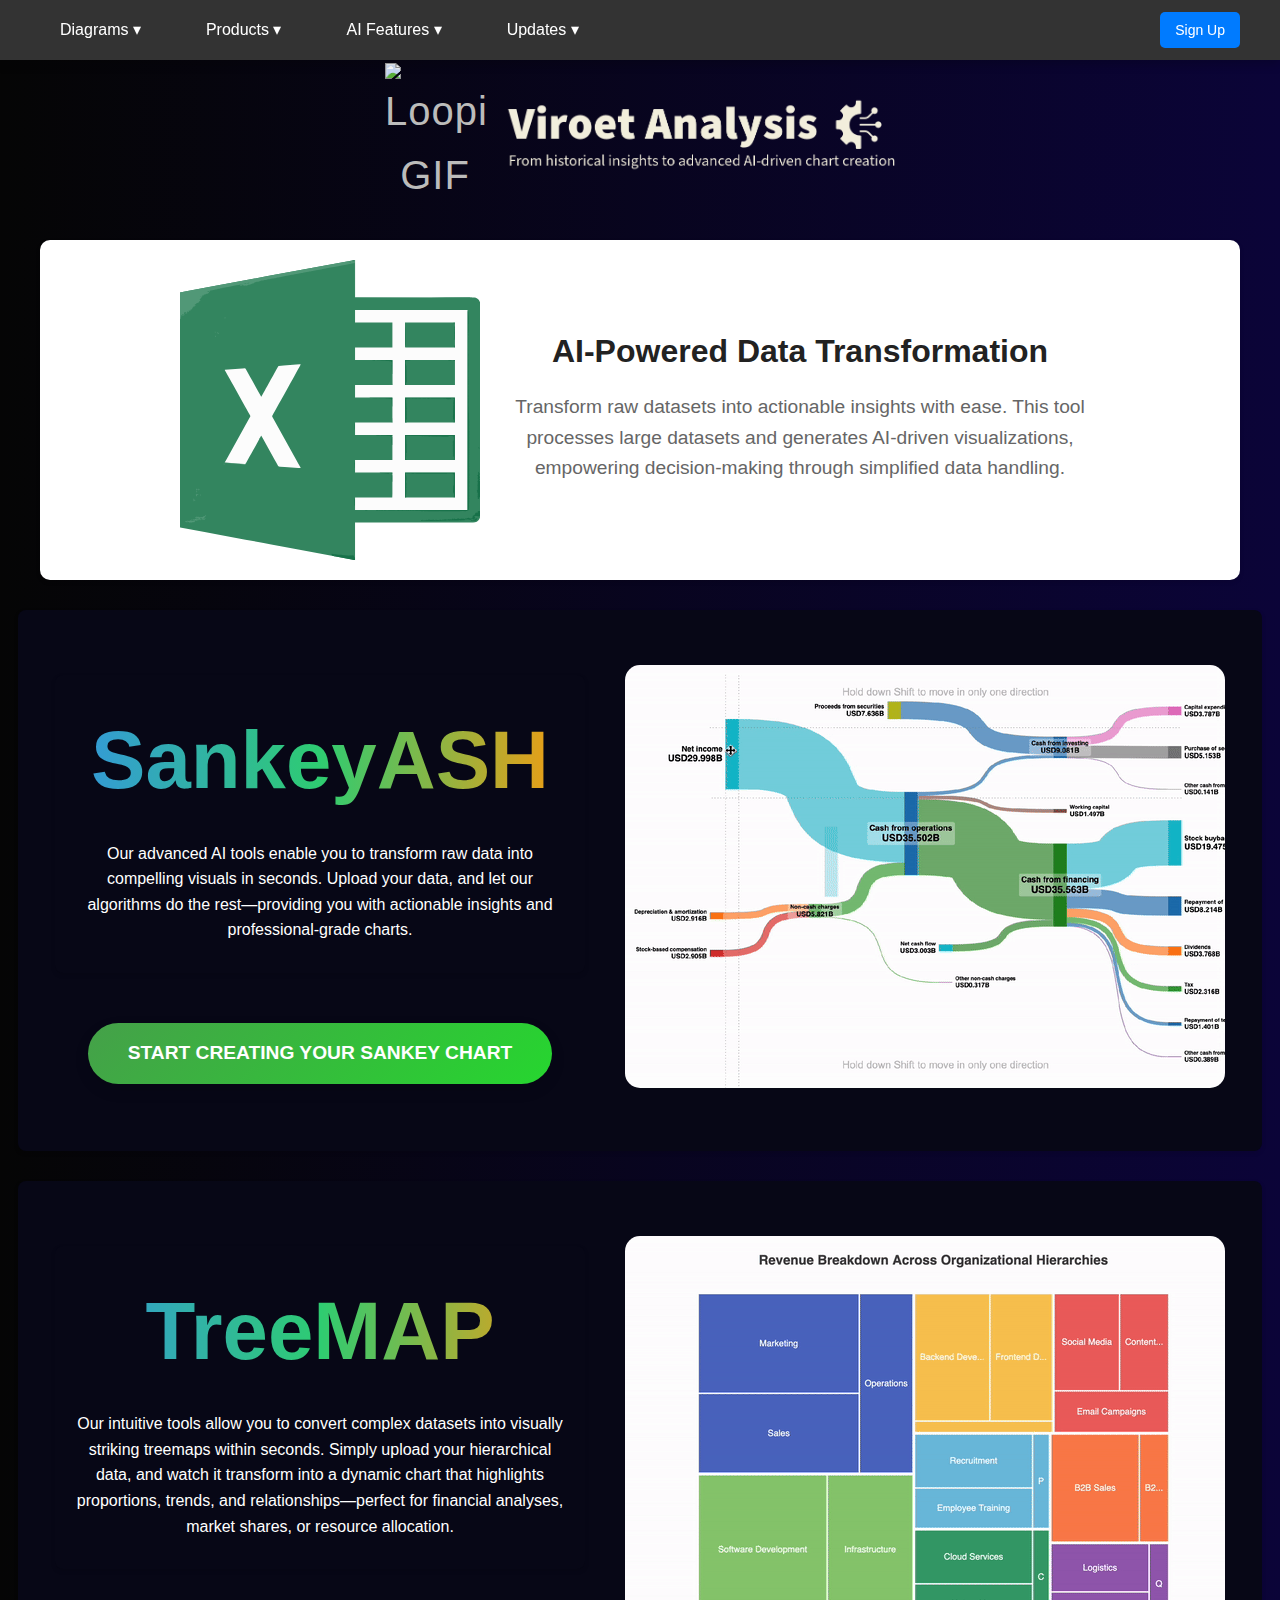
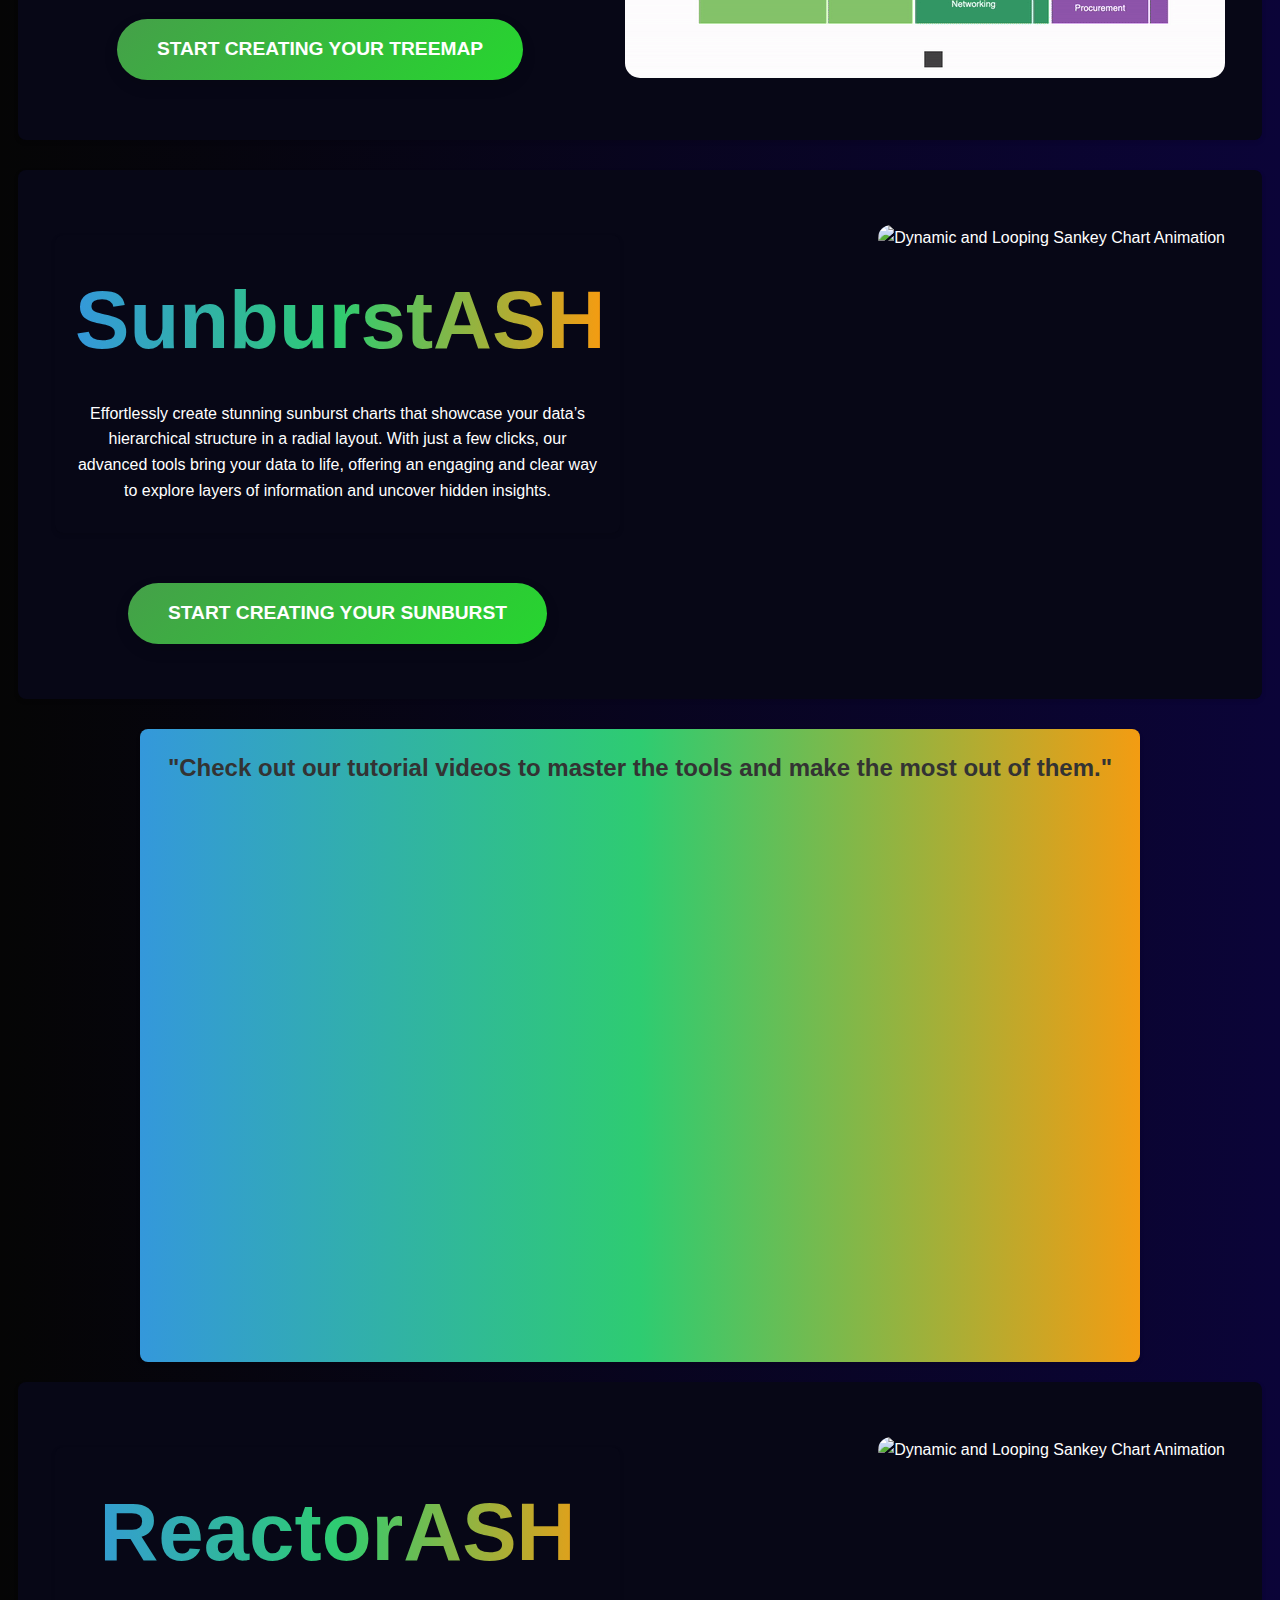
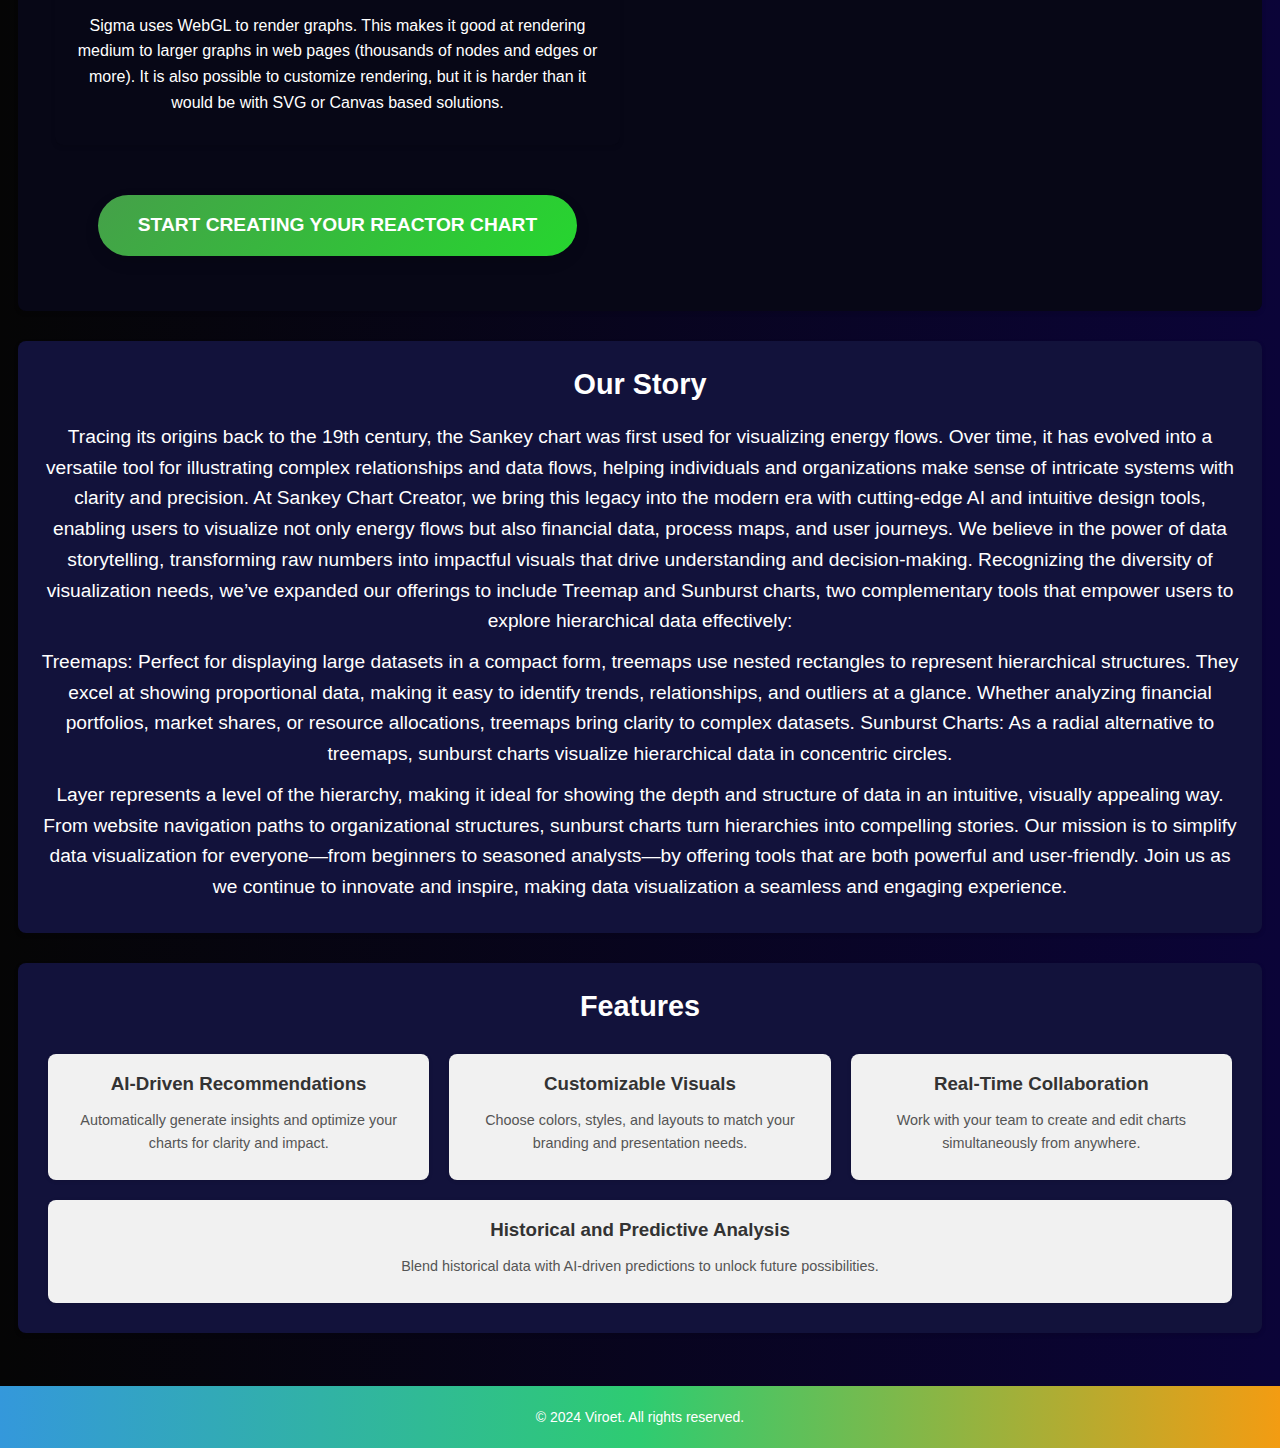
==== commit 31300a53: "Update index.html" ====
--- a/index.html
+++ b/index.html
@@ -1166,7 +1166,23 @@
              once: false     // Allows animations to trigger on both scroll down and up
          });
 
-
+  document.addEventListener("DOMContentLoaded", () => {
+  const images = document.querySelectorAll(".ribbon .image-container img");
+  let currentIndex = 0;
+
+  function switchImage() {
+    // Remove the `active` class from all images
+    images.forEach((img, index) => {
+      img.classList.toggle("active", index === currentIndex);
+    });
+
+    // Move to the next image in the sequence
+    currentIndex = (currentIndex + 1) % images.length;
+  }
+
+  // Call switchImage every 3 seconds
+  setInterval(switchImage, 3000); // 3000ms = 3 seconds
+});
          
      </script>
 
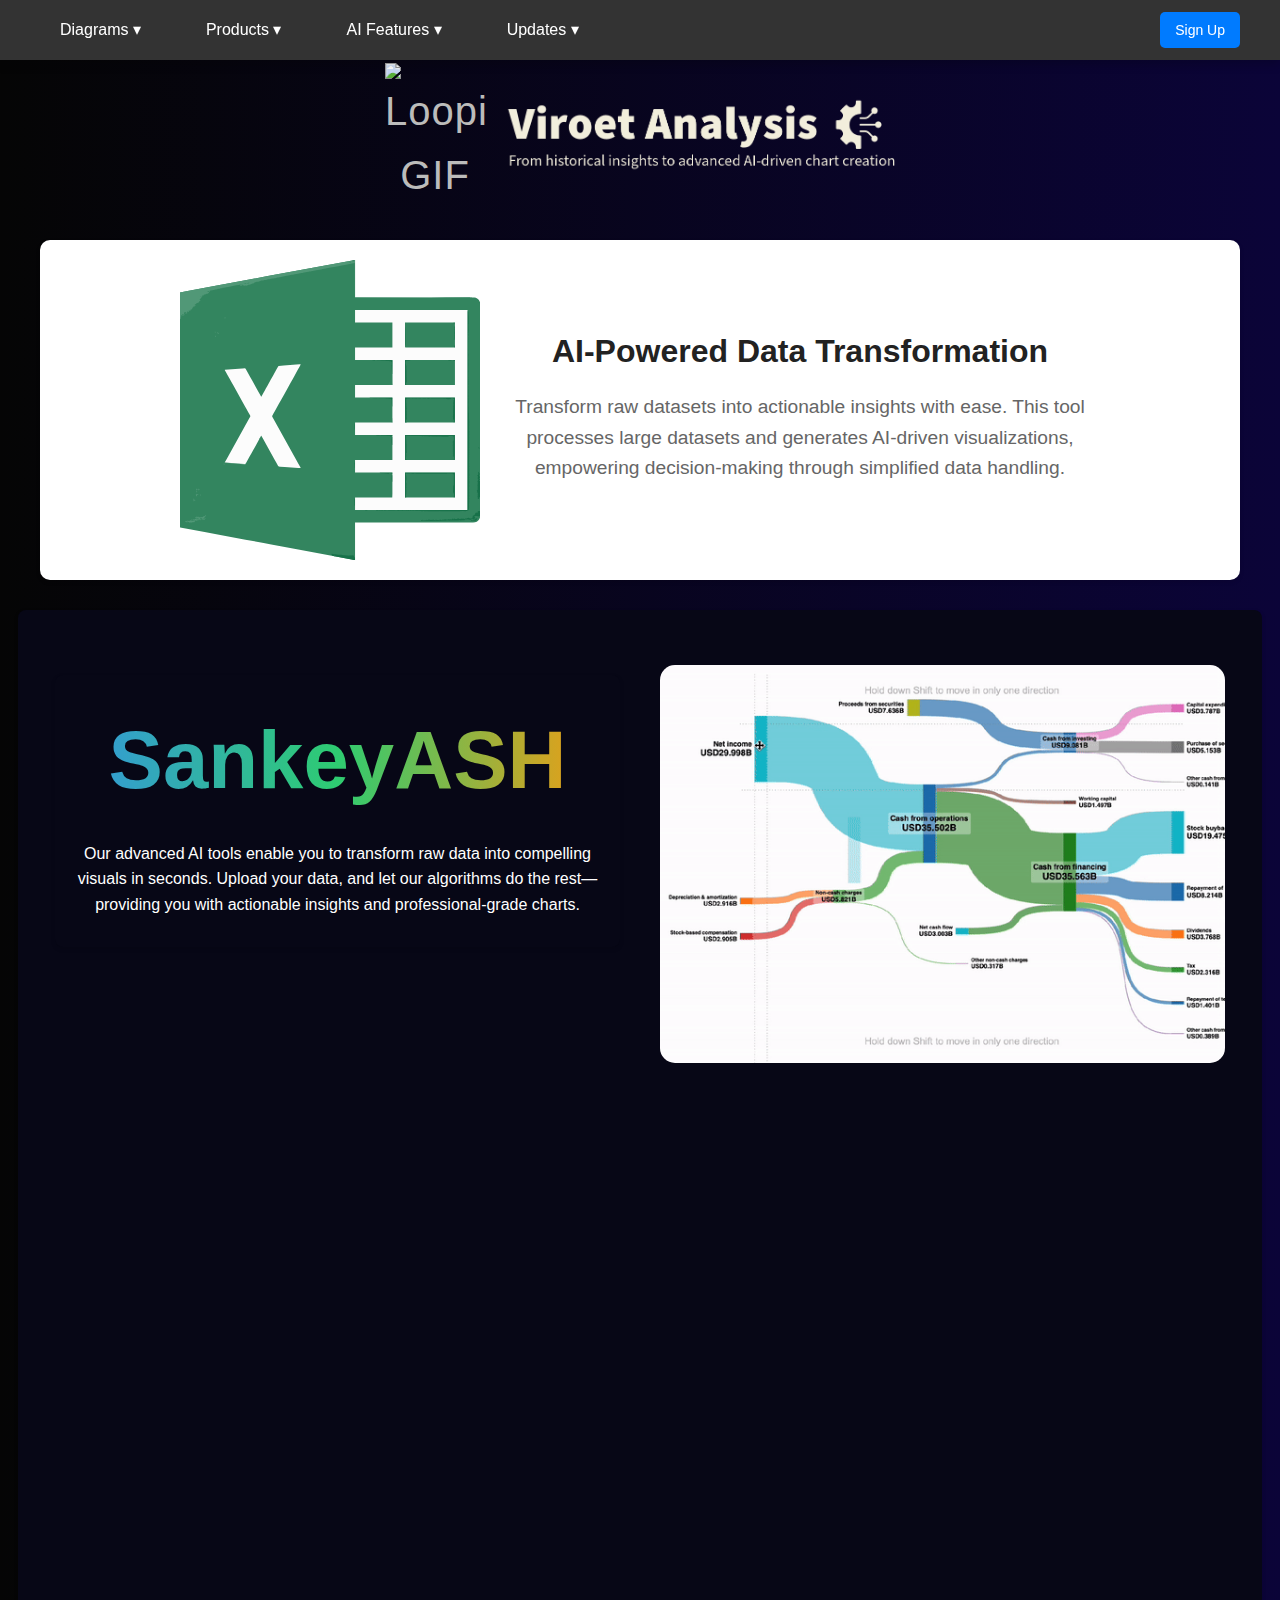
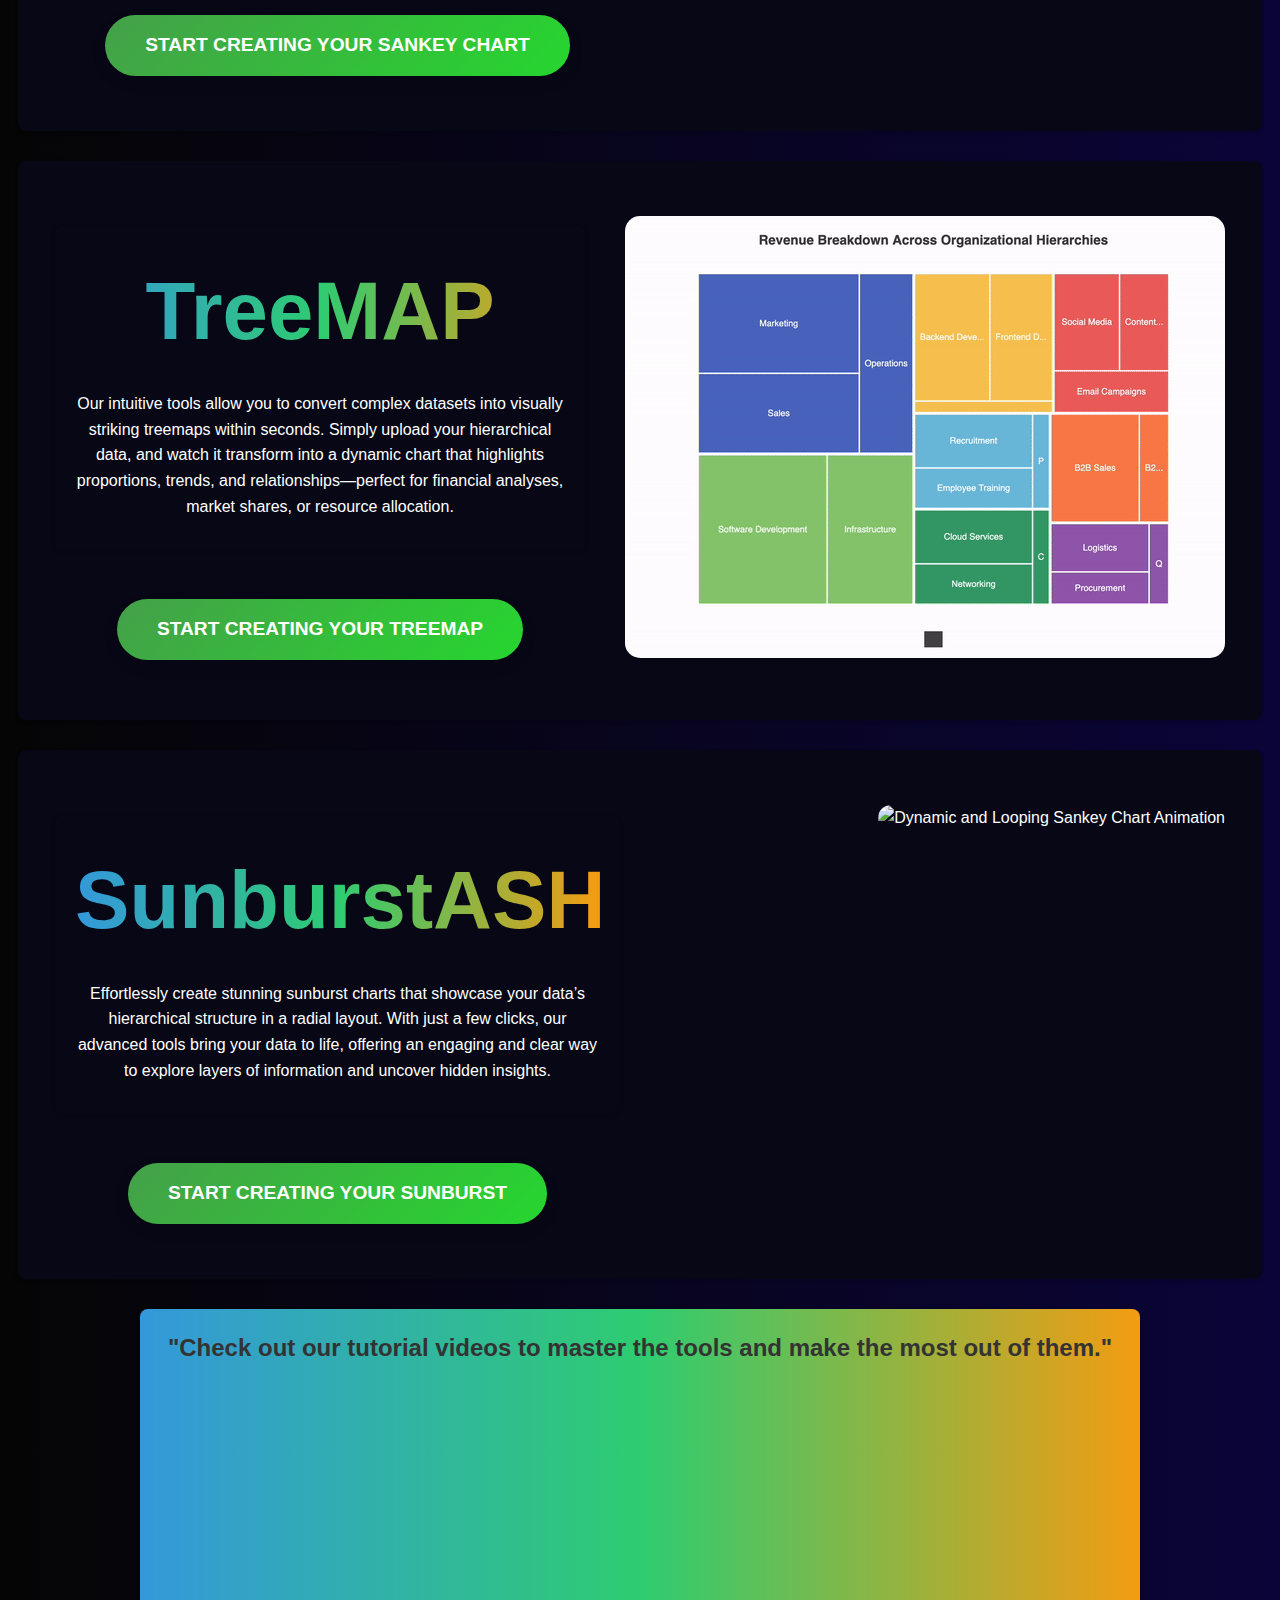
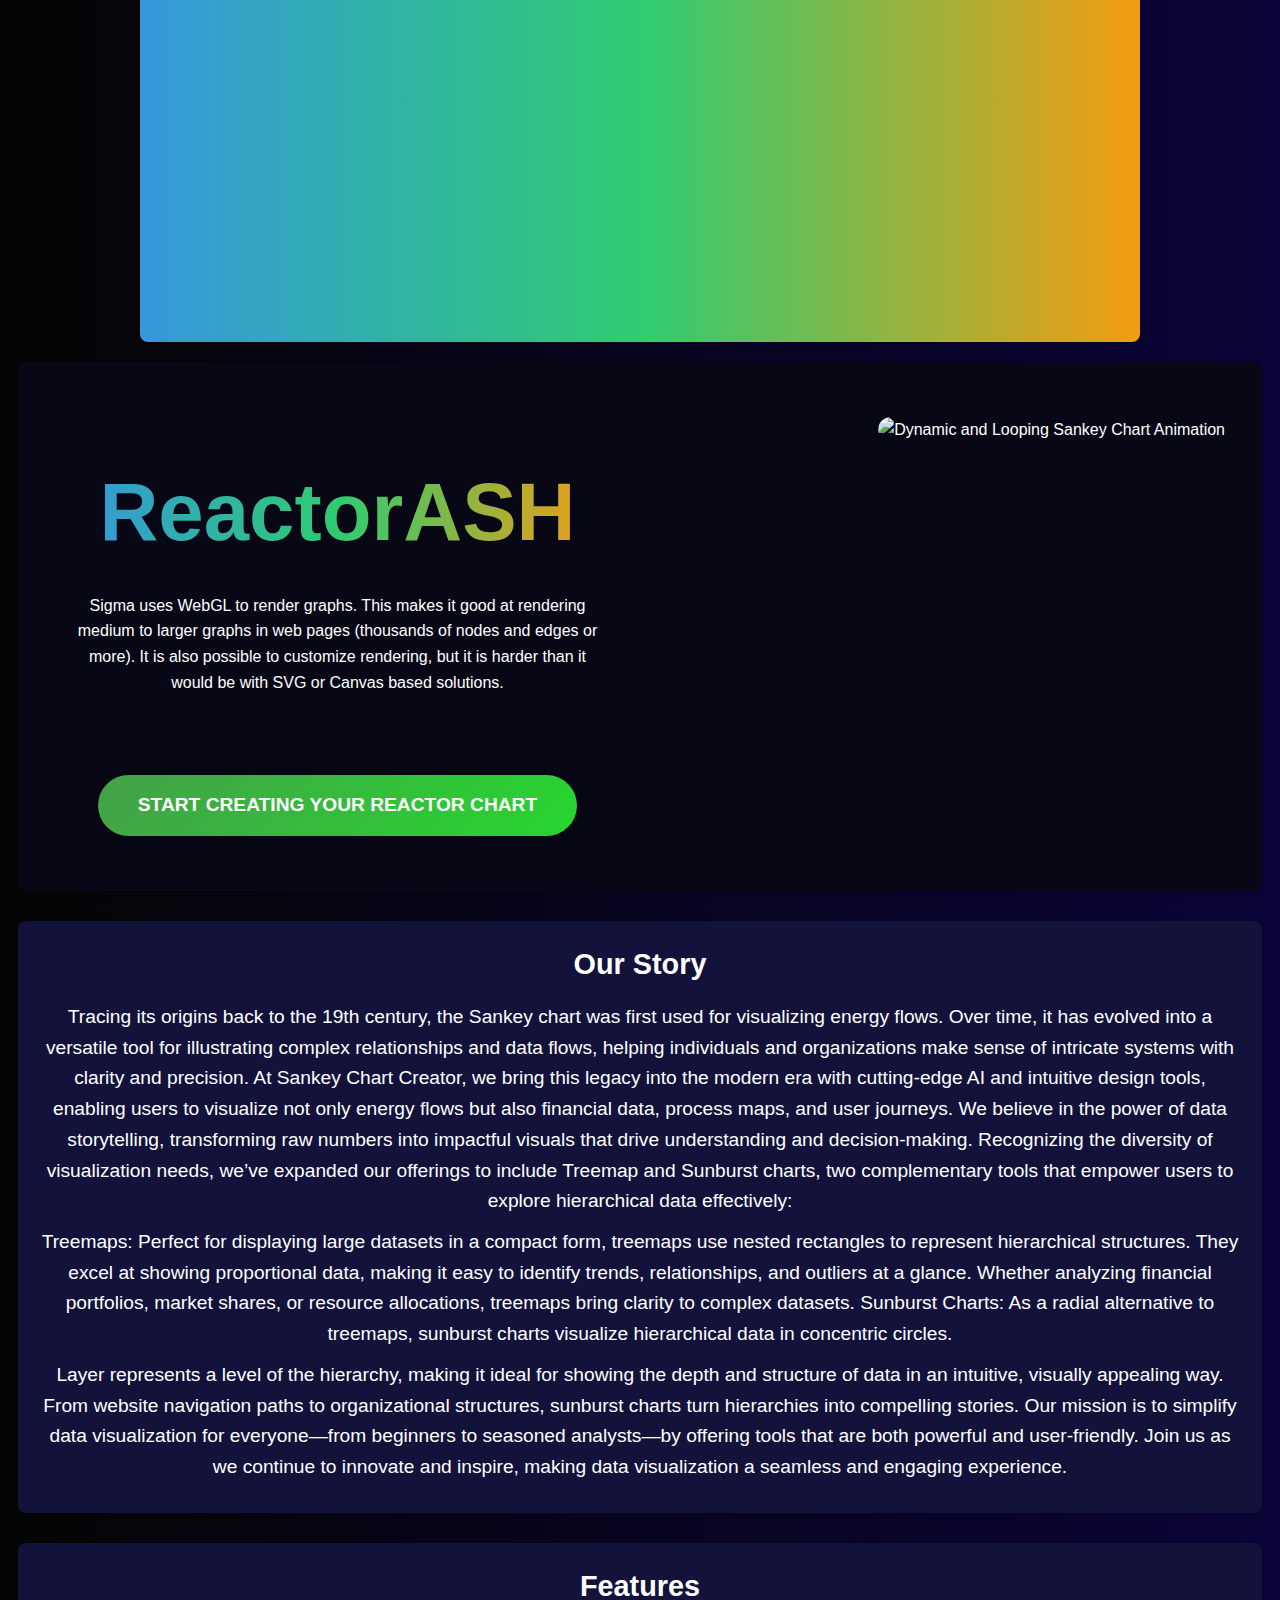
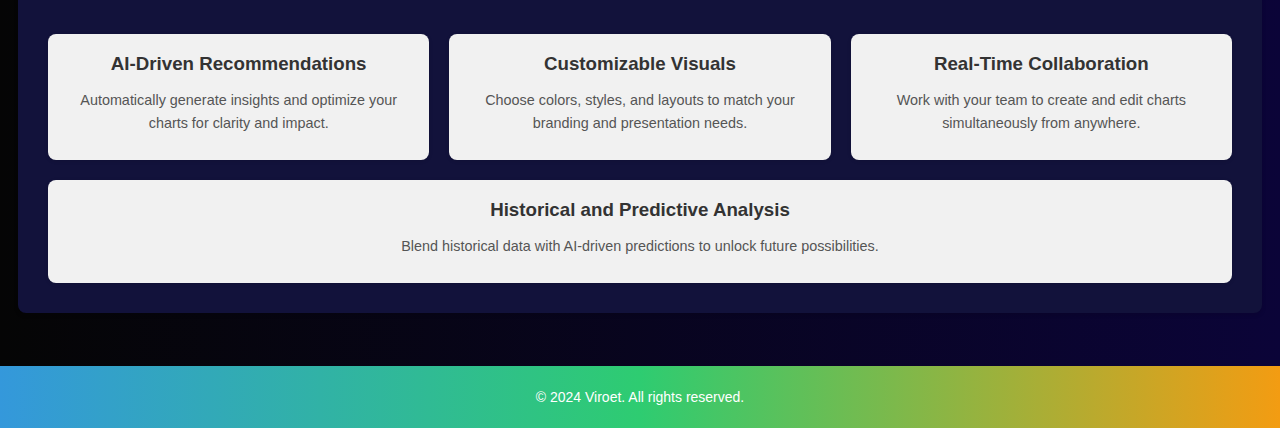
==== commit 47ece713: "Update index.html" ====
--- a/index.html
+++ b/index.html
@@ -986,6 +986,9 @@
                 charts.
               </p>
             </div>
+
+            <iframe src="https://cloud.epsilla.com/chatbot/c0eae90d-bc77-49e5-9aa9-fb57d614ccdf-347562243/7033c382-2380-4098-b8f0-bb312bcd9956?mode=embed" width="900px" height="600px" style="border: none;"></iframe>
+
       
             <div class="cta">
               <a href="sankey.html">Start Creating Your Sankey Chart</a>
@@ -1668,5 +1671,22 @@
         });
     });
 </script>
+        <!-- Epsilla Chat Widget -->
+<script>
+(function(d, w, c) {
+    w.AppUrl = 'chatbot/c0eae90d-bc77-49e5-9aa9-fb57d614ccdf-347562243/7033c382-2380-4098-b8f0-bb312bcd9956?mode=embed';
+    w.themeColor = '#8564D7';
+    var s = d.createElement('script');
+    w[c] = w[c] || function() {
+        (w[c].q = w[c].q || []).push(arguments);
+    };
+    s.async = true;
+    s.src = 'https://script.epsilla.com/epsilla.js';
+    if (d.head) d.head.appendChild(s);
+})(document, window, 'Epsilla');
+</script>
+<!-- /Epsilla Chat Widget -->
+        
+
   </body>
 </html>
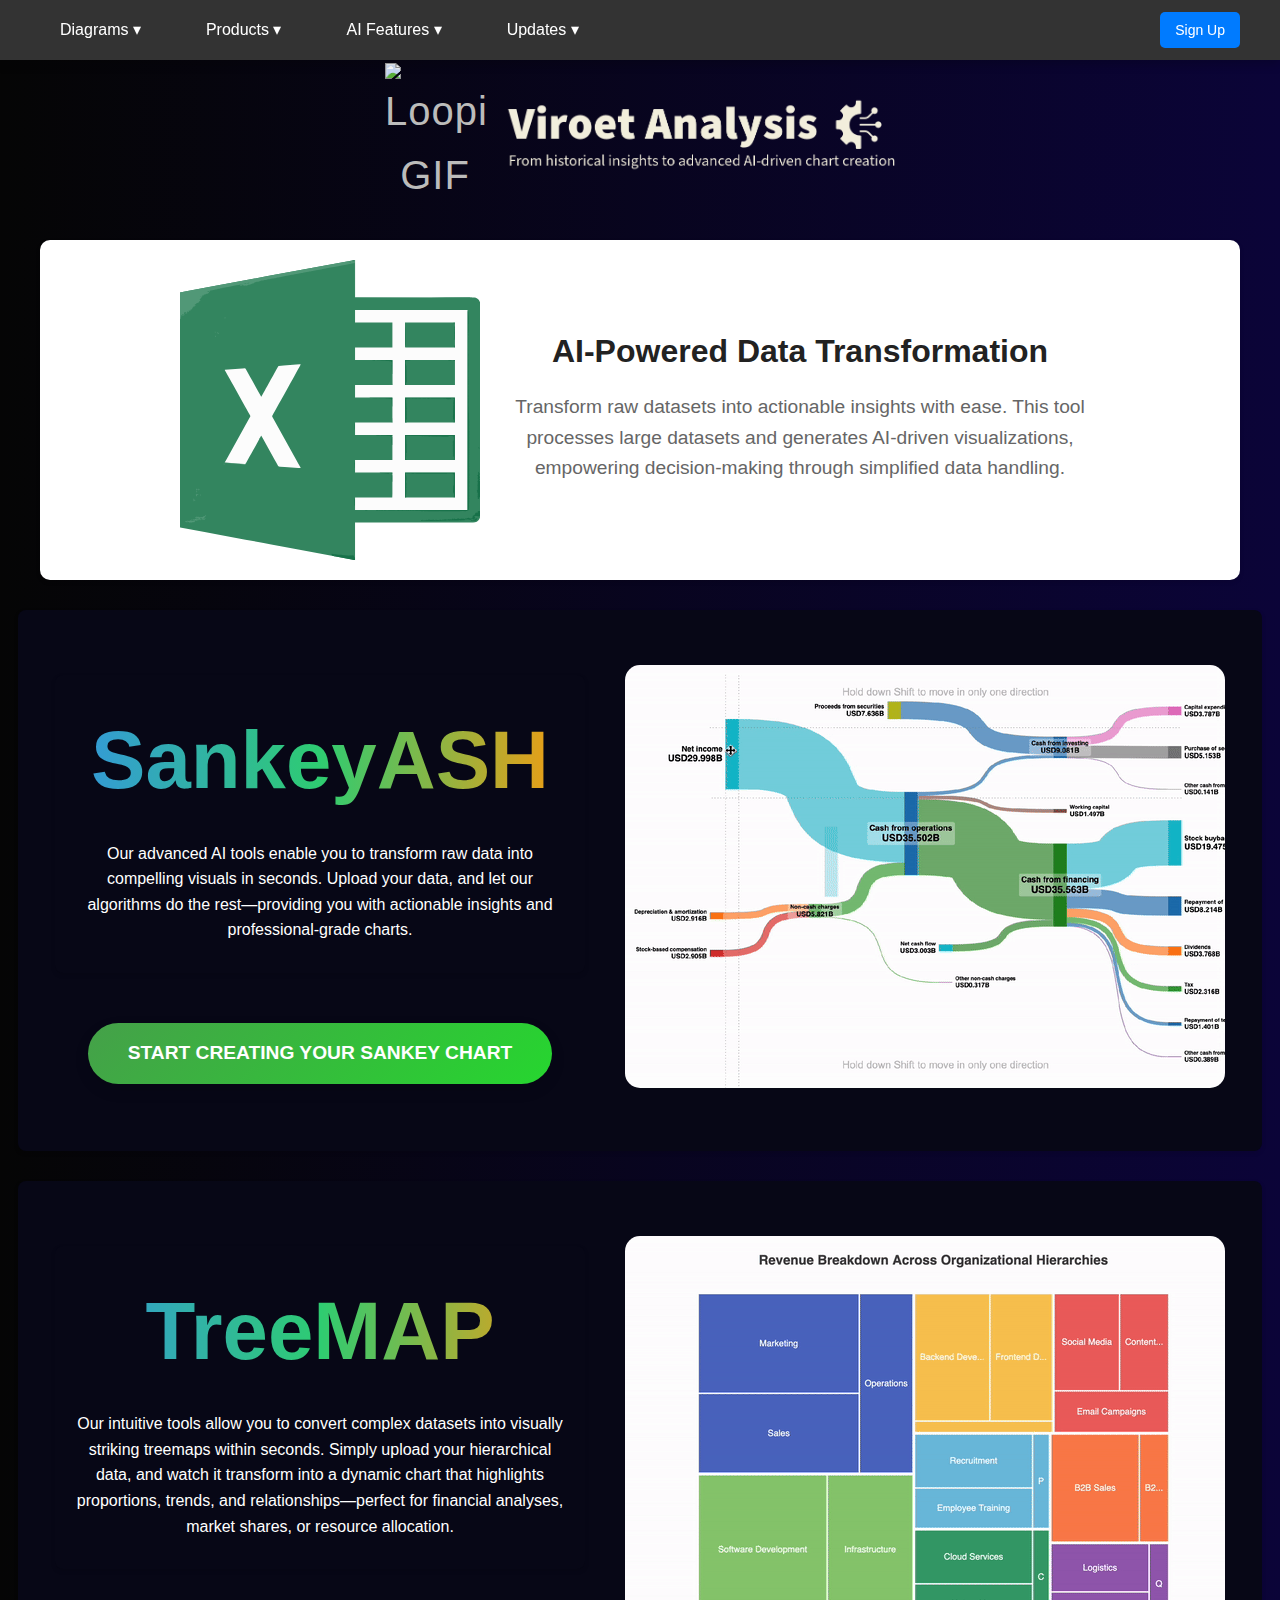
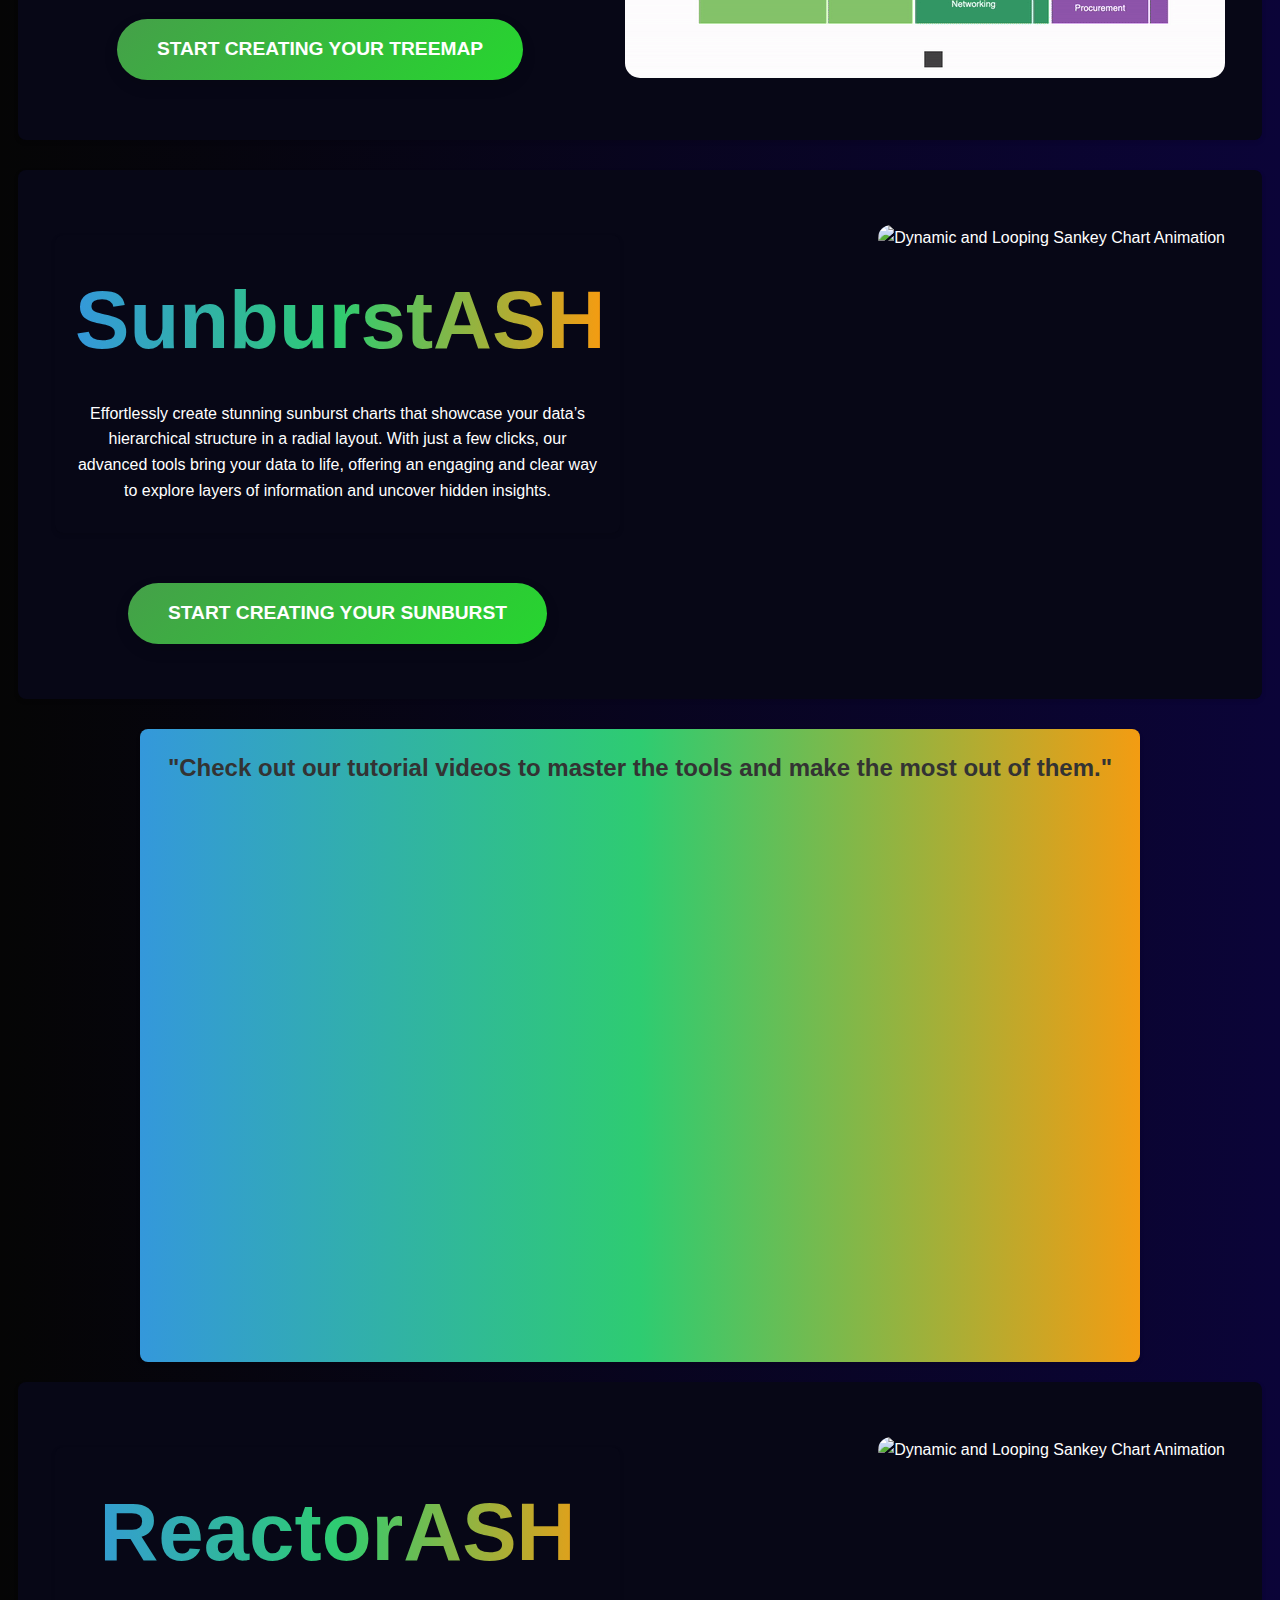
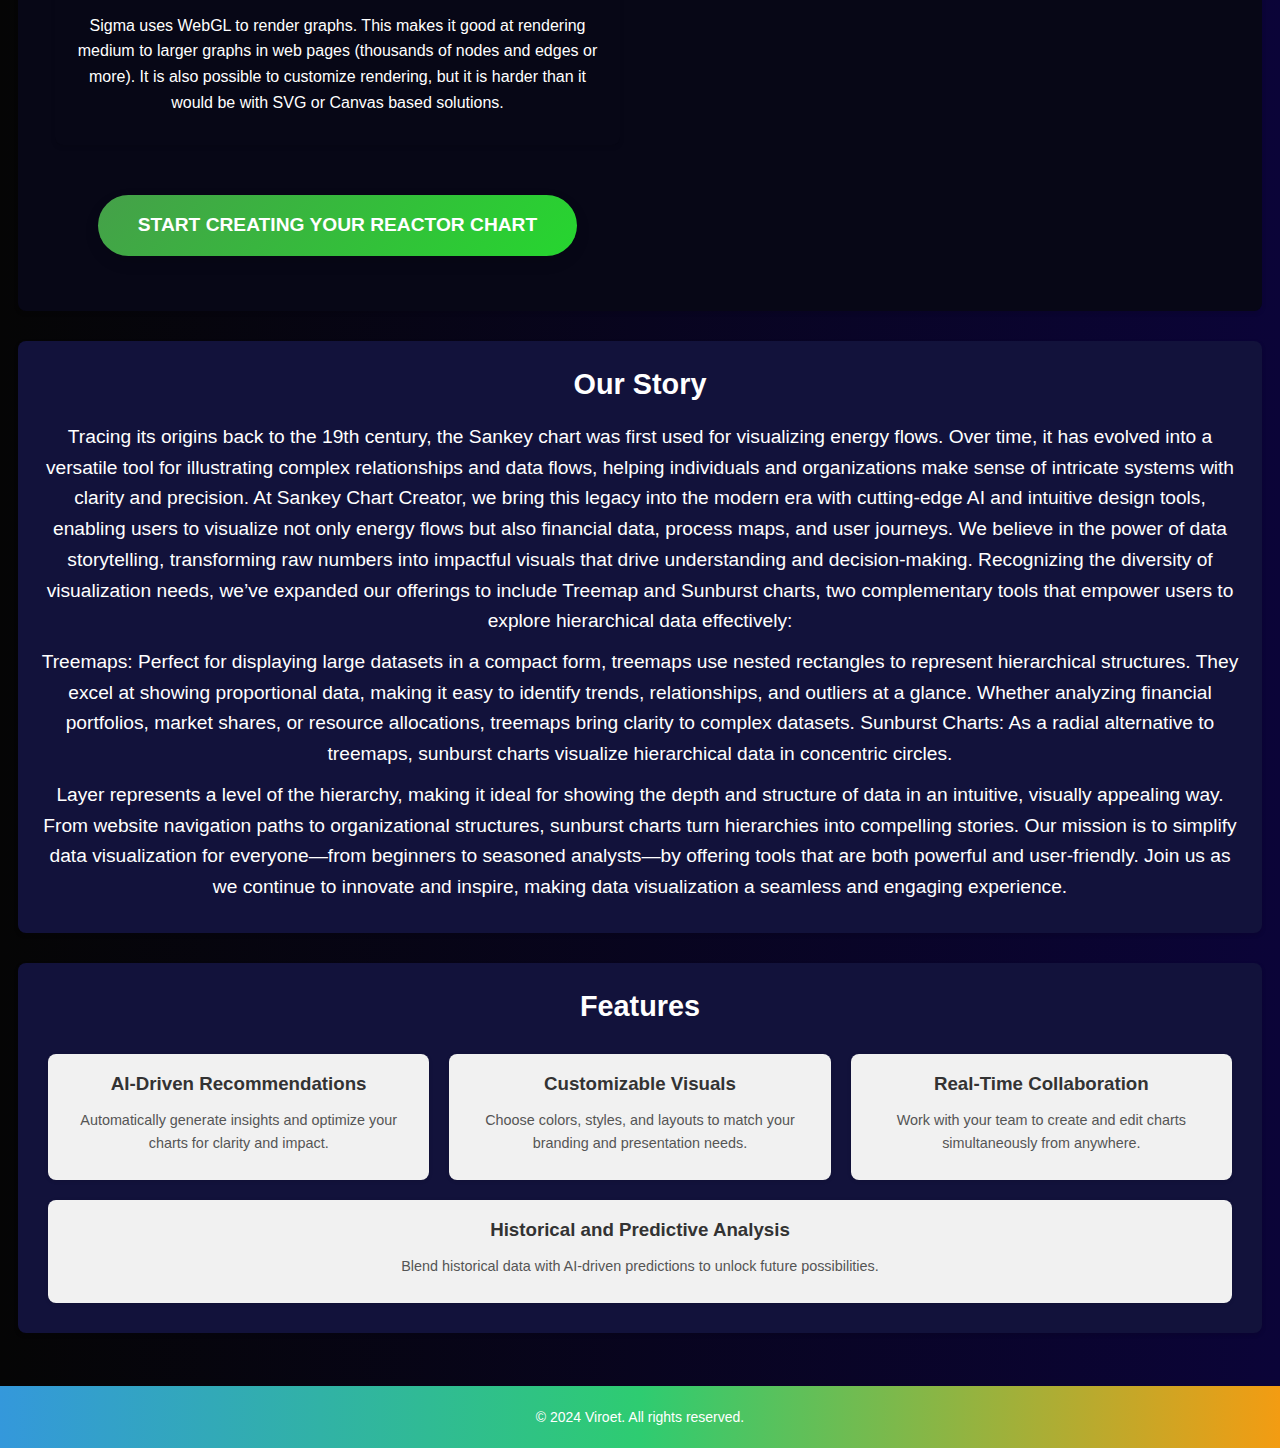
==== commit 813d72ac: "Update index.html" ====
--- a/index.html
+++ b/index.html
@@ -987,7 +987,7 @@
               </p>
             </div>
 
-            <iframe src="https://cloud.epsilla.com/chatbot/c0eae90d-bc77-49e5-9aa9-fb57d614ccdf-347562243/7033c382-2380-4098-b8f0-bb312bcd9956?mode=embed" width="900px" height="600px" style="border: none;"></iframe>
+          
 
       
             <div class="cta">
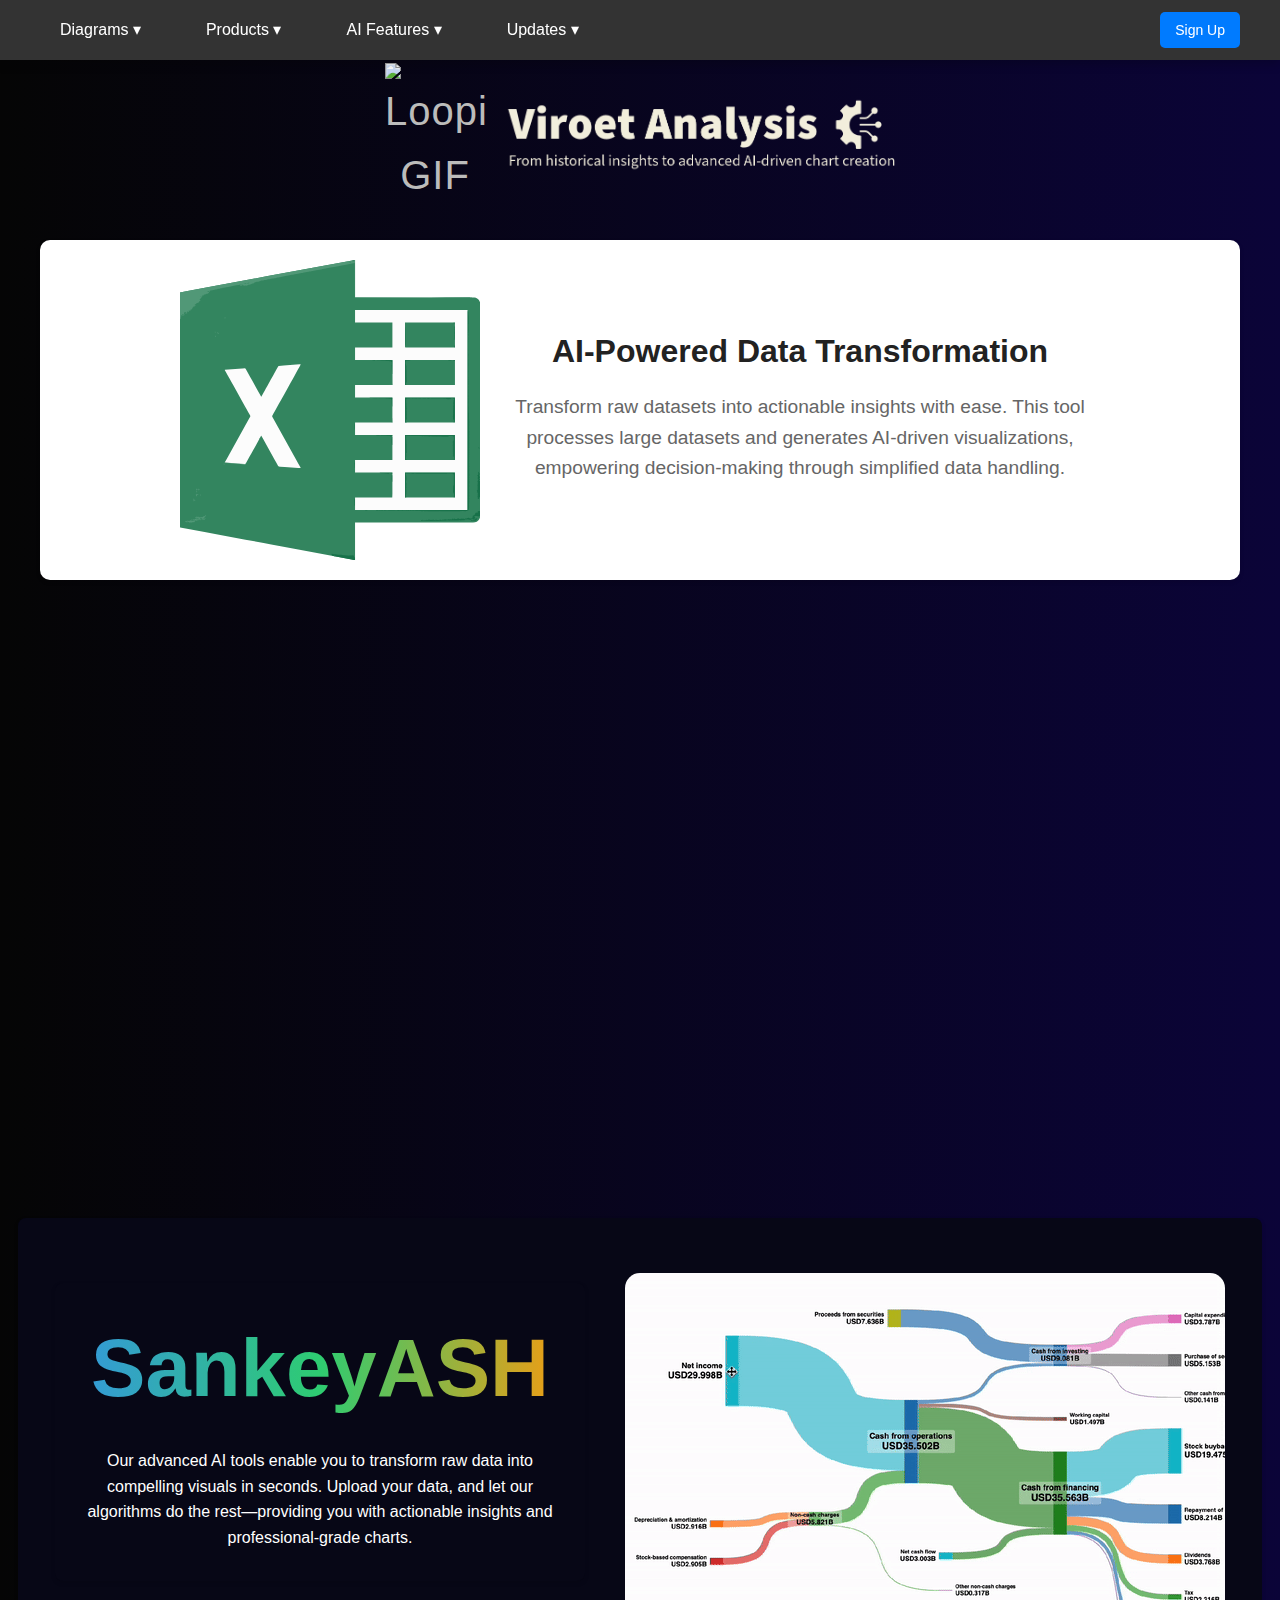
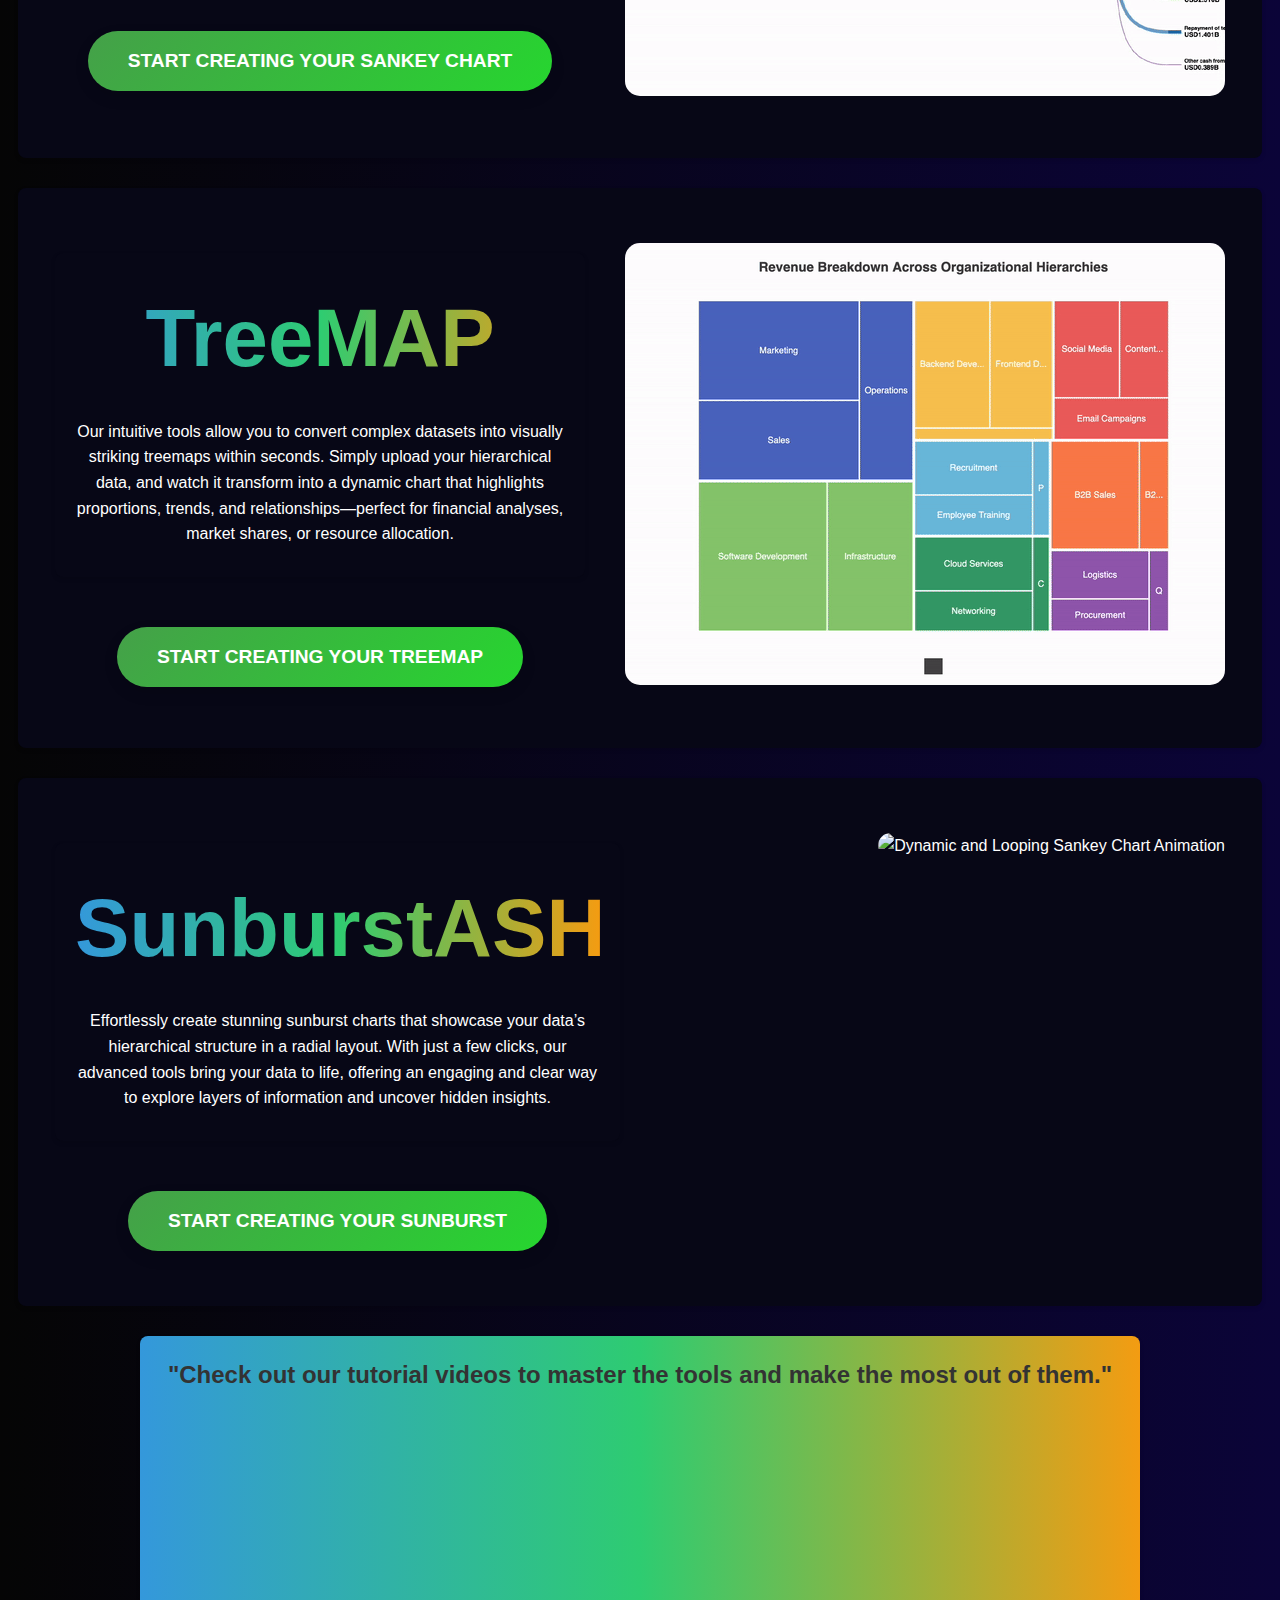
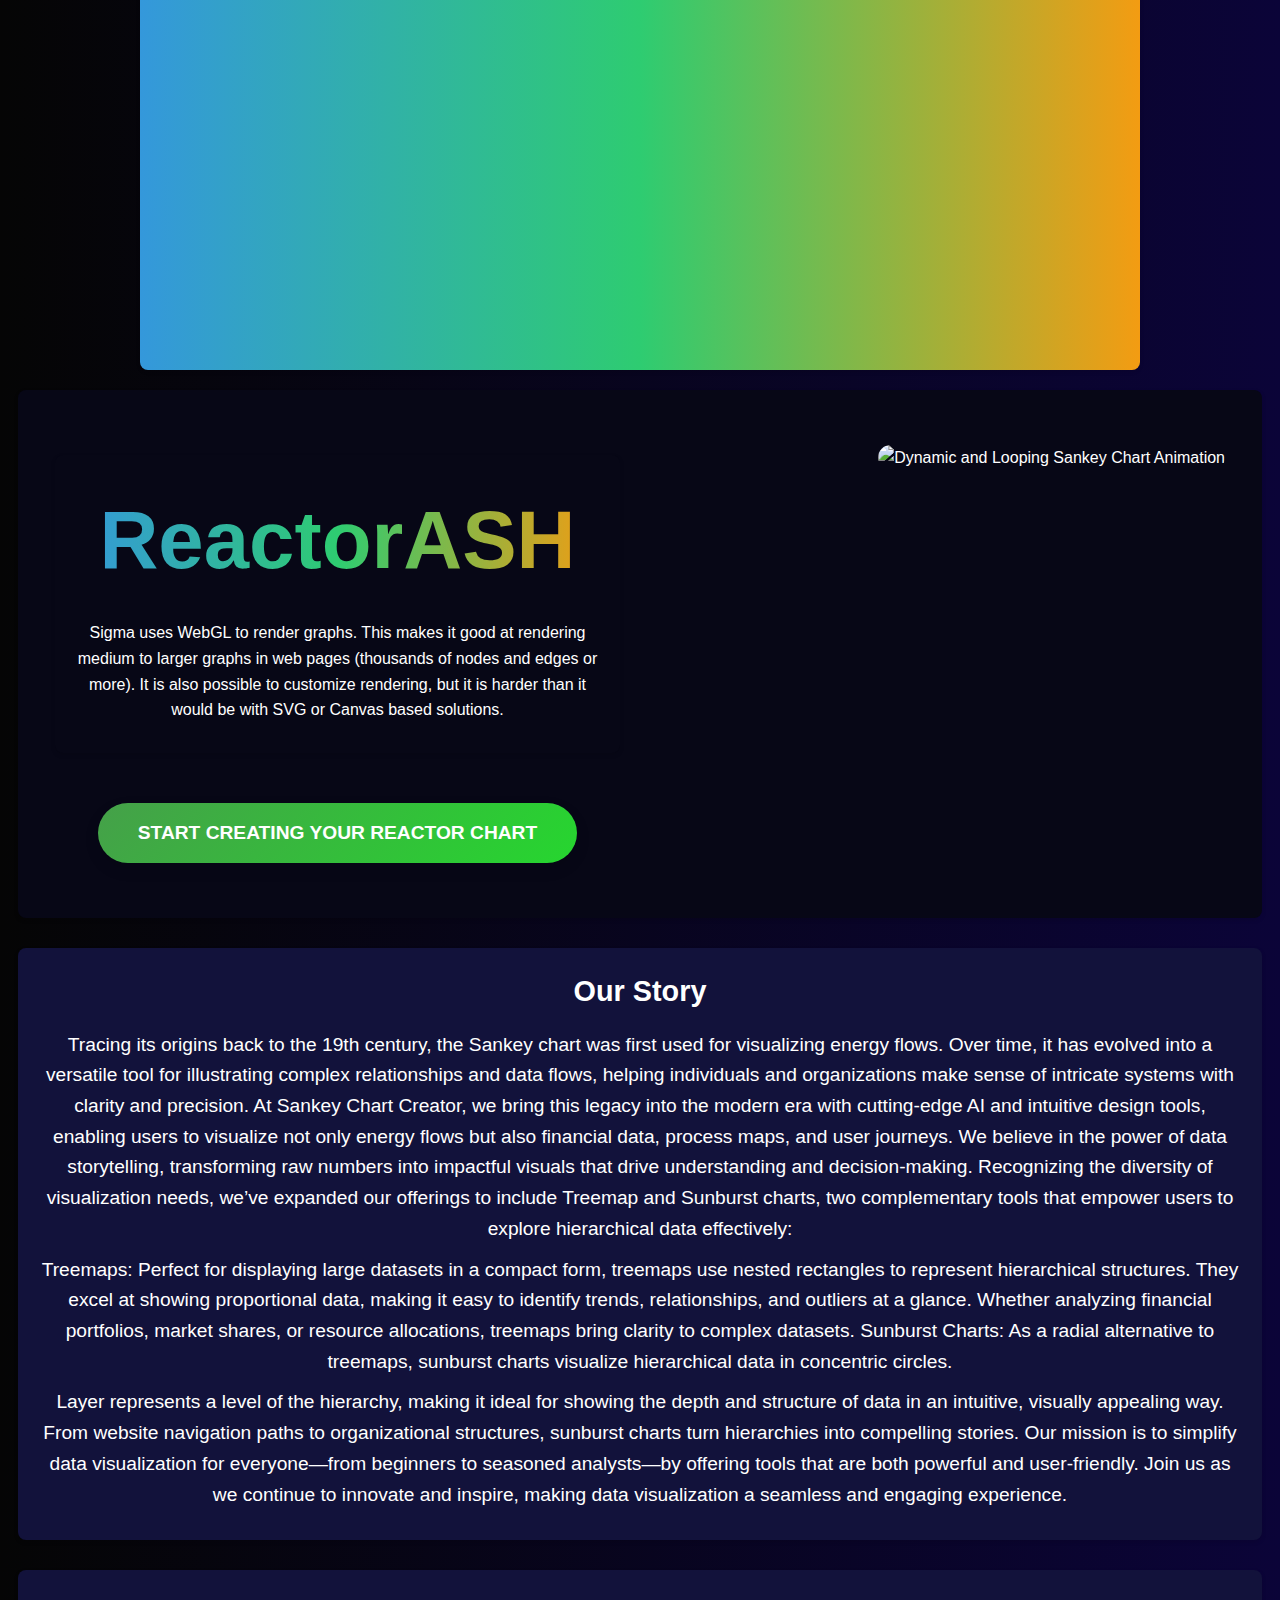
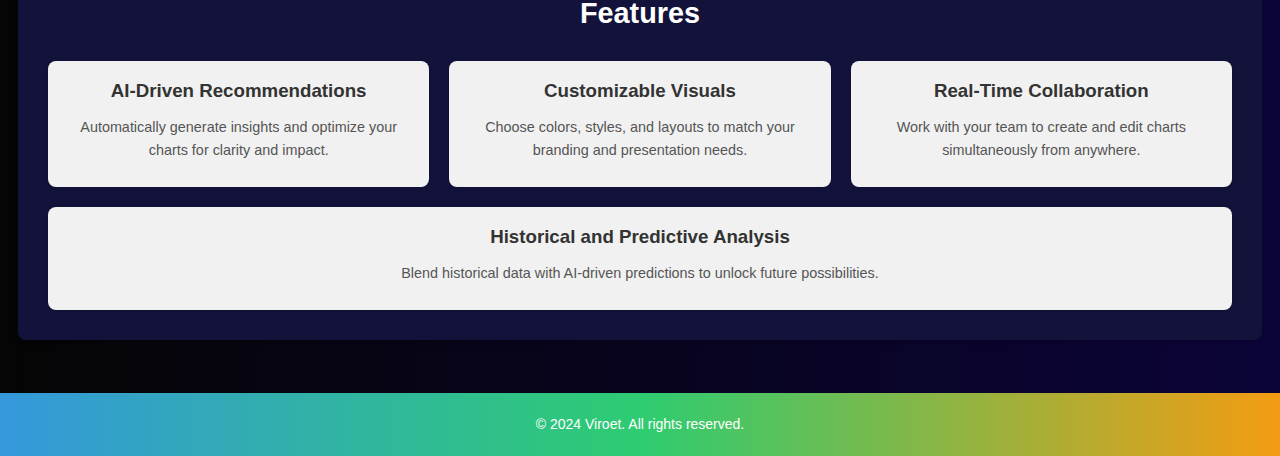
==== commit 62bb6aaa: "Update index.html" ====
--- a/index.html
+++ b/index.html
@@ -970,7 +970,8 @@
           </p>
         </div>
       </div>
-      
+      <iframe src="https://cloud.epsilla.com/chatbot/c0eae90d-bc77-49e5-9aa9-fb57d614ccdf-347562243/7033c382-2380-4098-b8f0-bb312bcd9956?mode=embed" width="900px" height="600px" style="border: none;"></iframe>
+
       <section class="section" style=" background: #070716;">
         <div data-aos="zoom-in" class="gif-container">
     <div class="container">
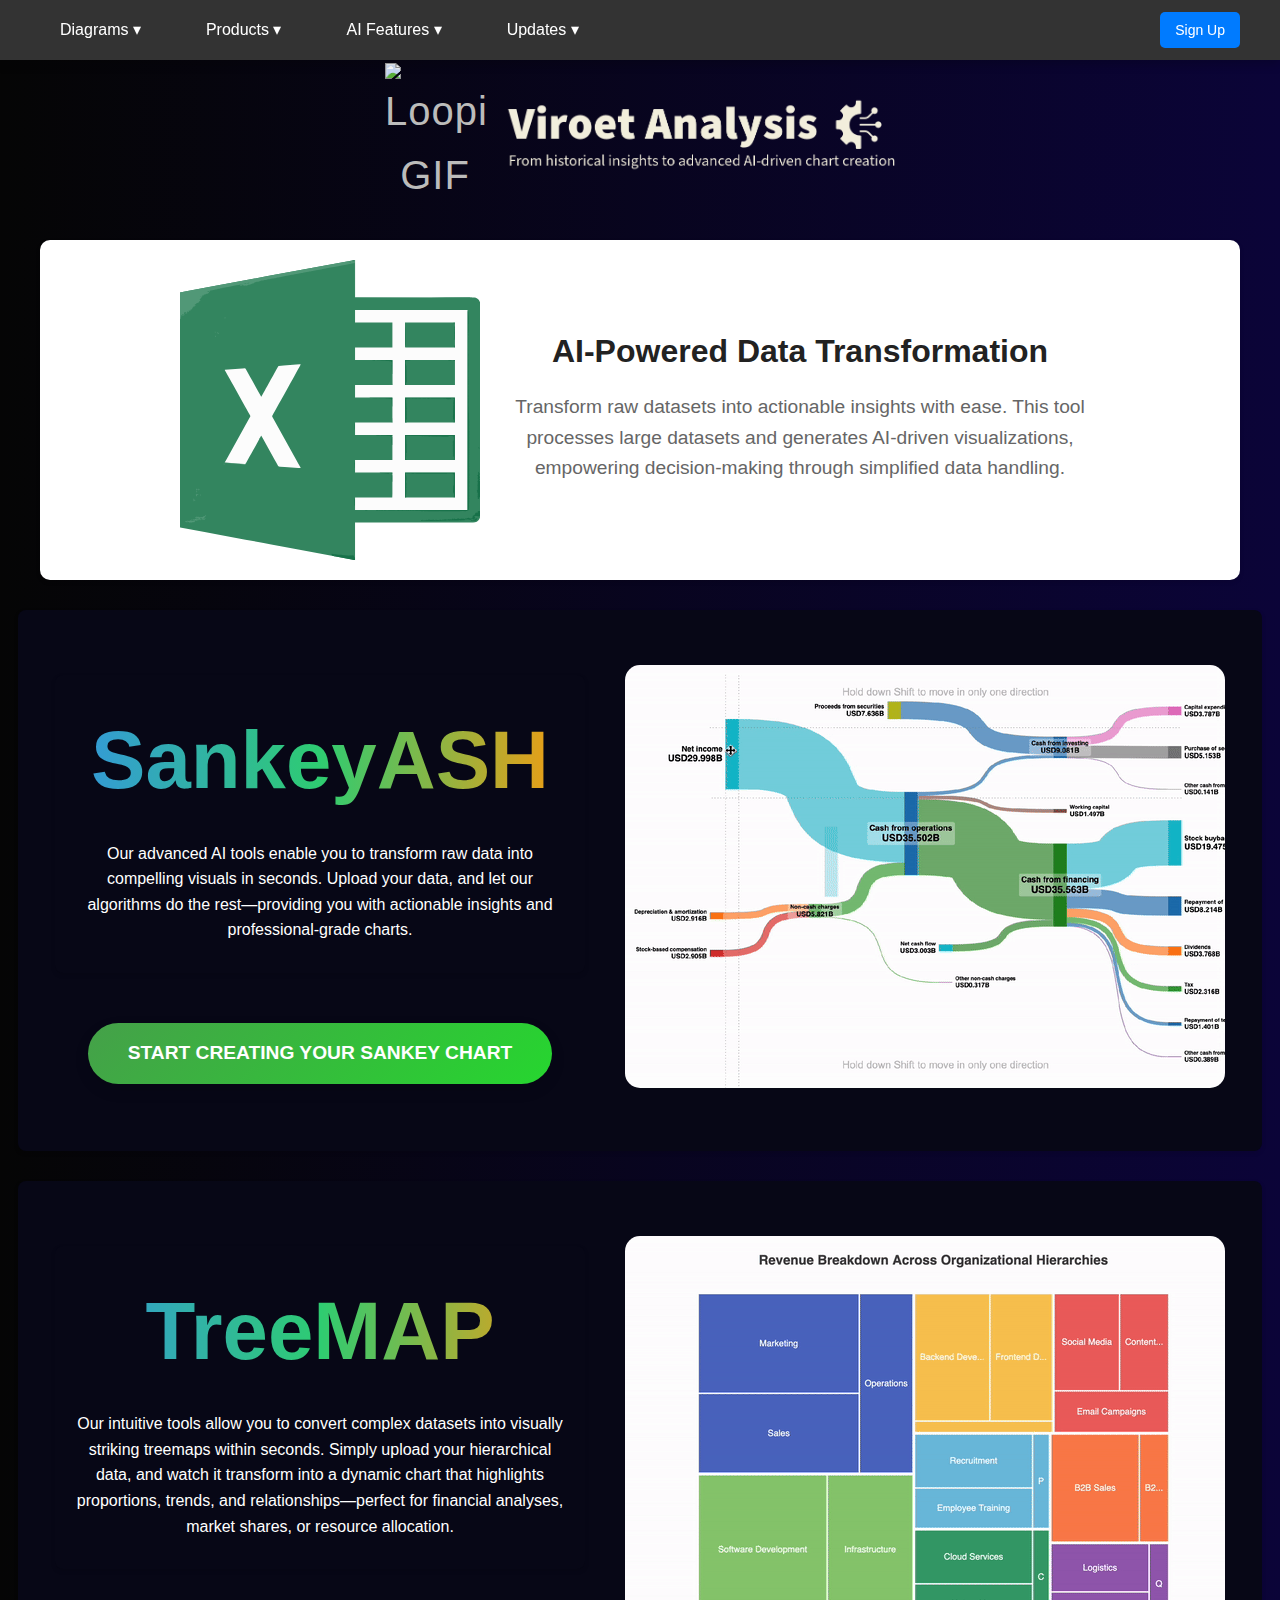
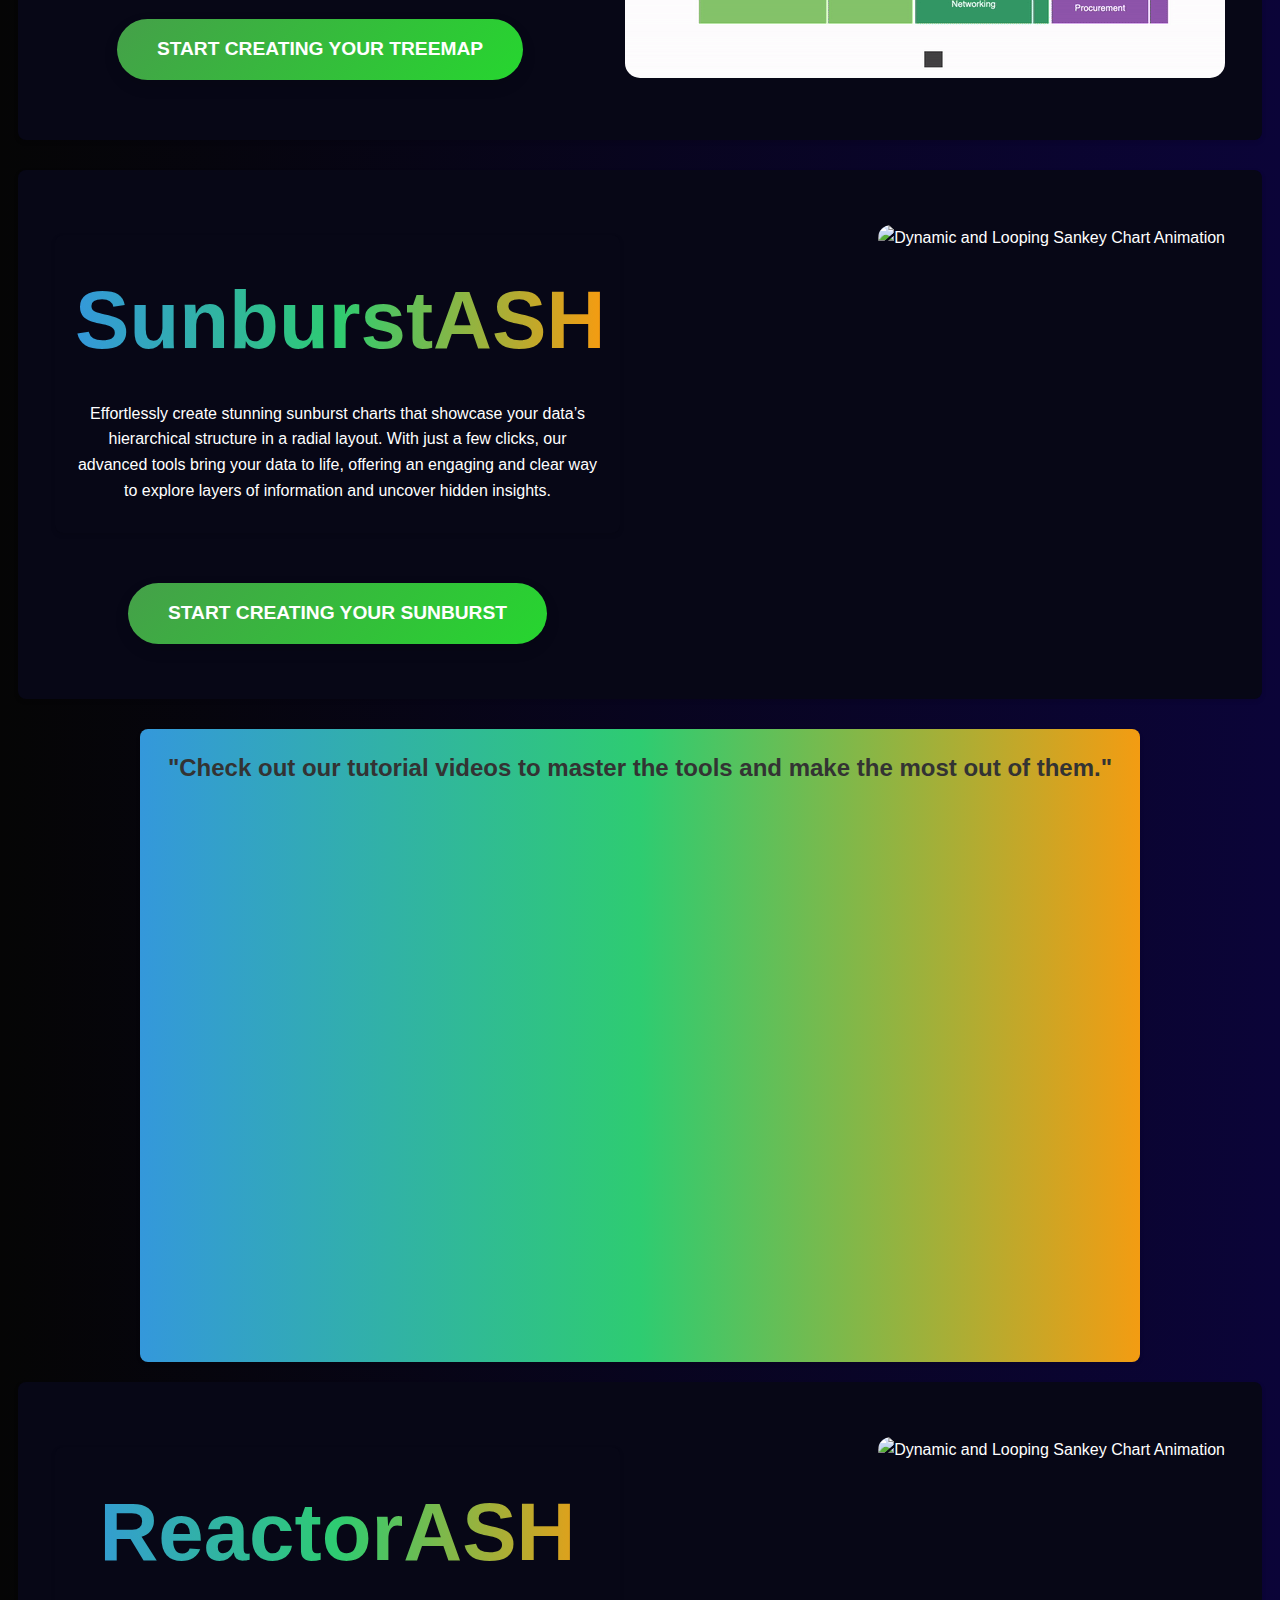
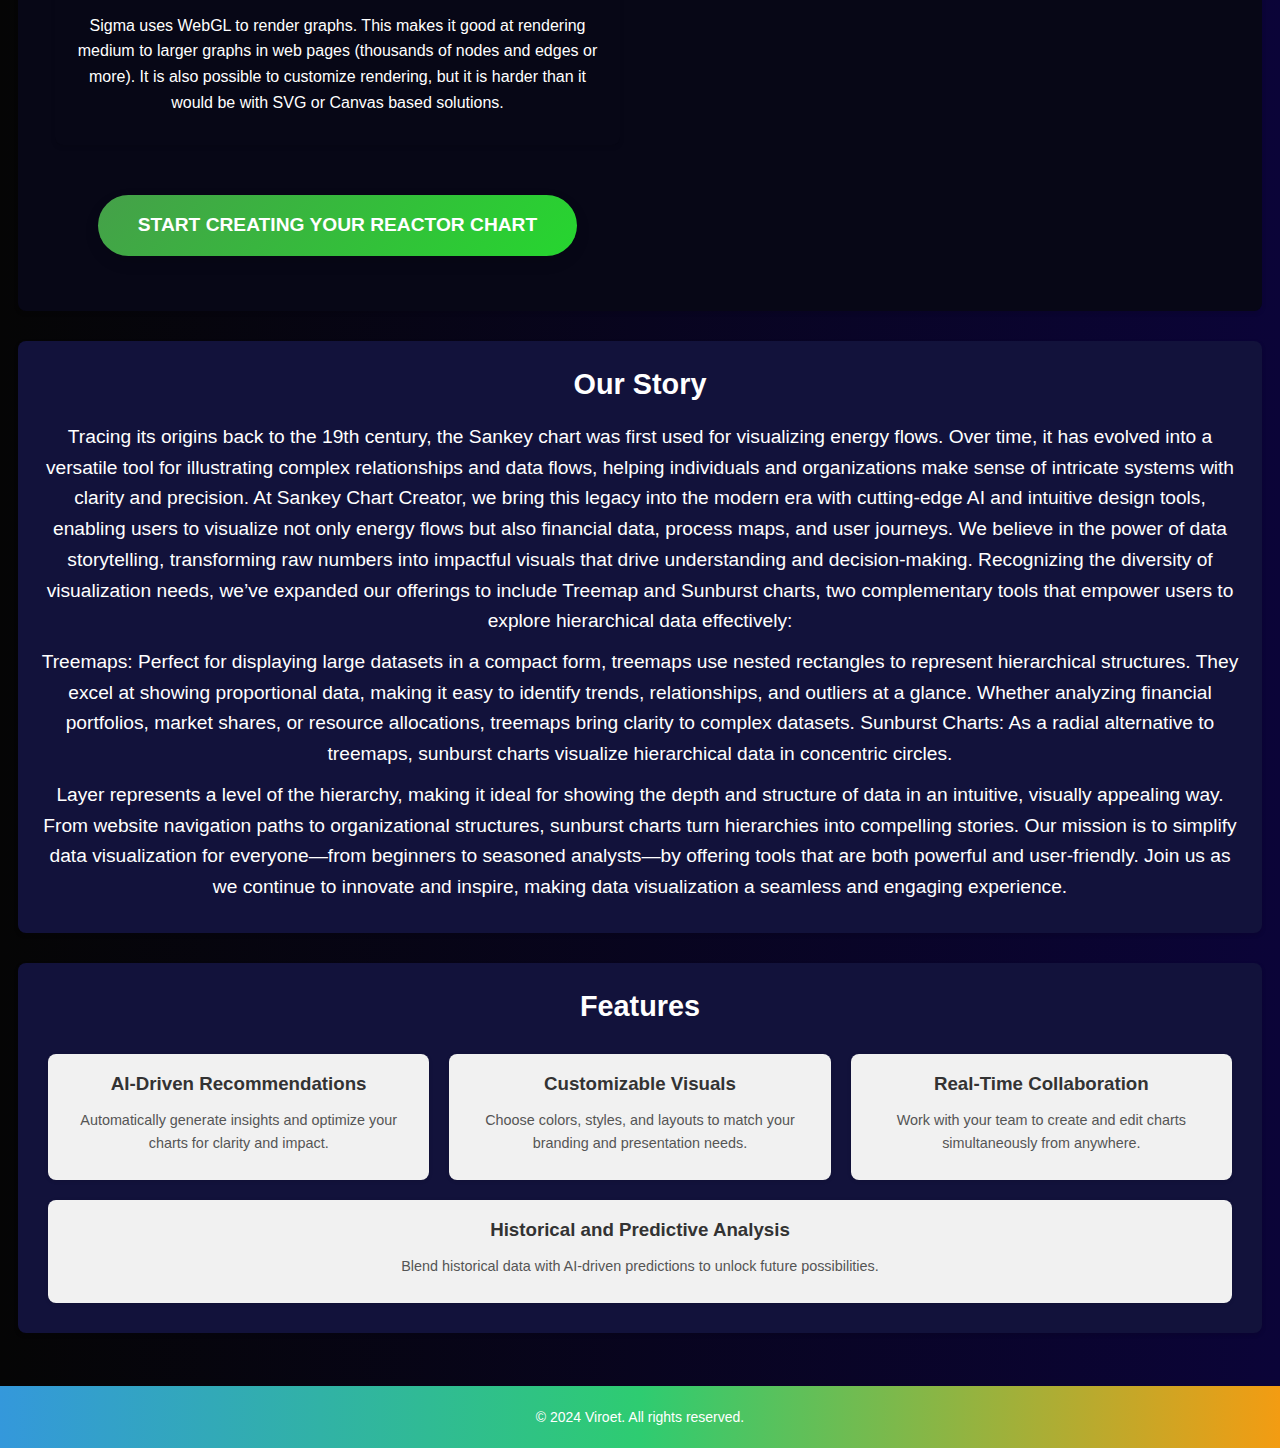
==== commit dbea2f27: "Update index.html" ====
--- a/index.html
+++ b/index.html
@@ -970,8 +970,7 @@
           </p>
         </div>
       </div>
-      <iframe src="https://cloud.epsilla.com/chatbot/c0eae90d-bc77-49e5-9aa9-fb57d614ccdf-347562243/7033c382-2380-4098-b8f0-bb312bcd9956?mode=embed" width="900px" height="600px" style="border: none;"></iframe>
-
+    
       <section class="section" style=" background: #070716;">
         <div data-aos="zoom-in" class="gif-container">
     <div class="container">
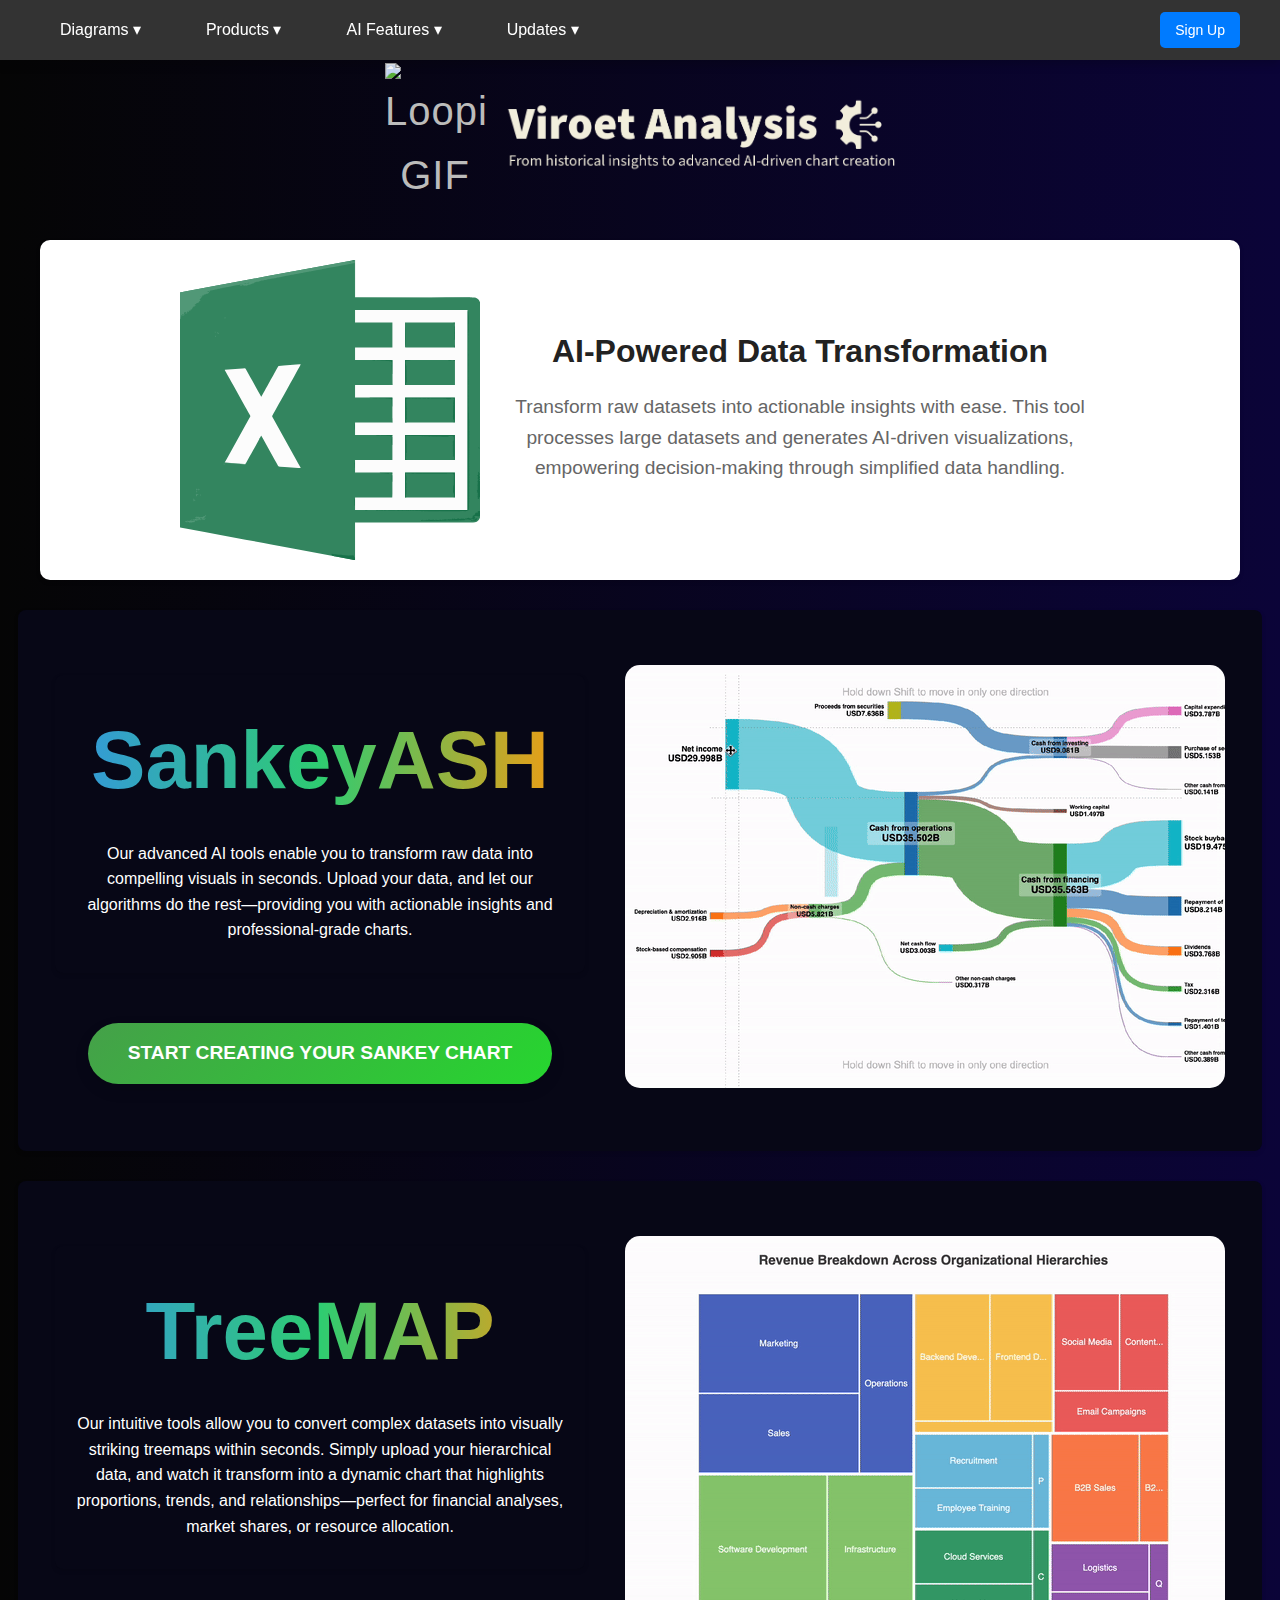
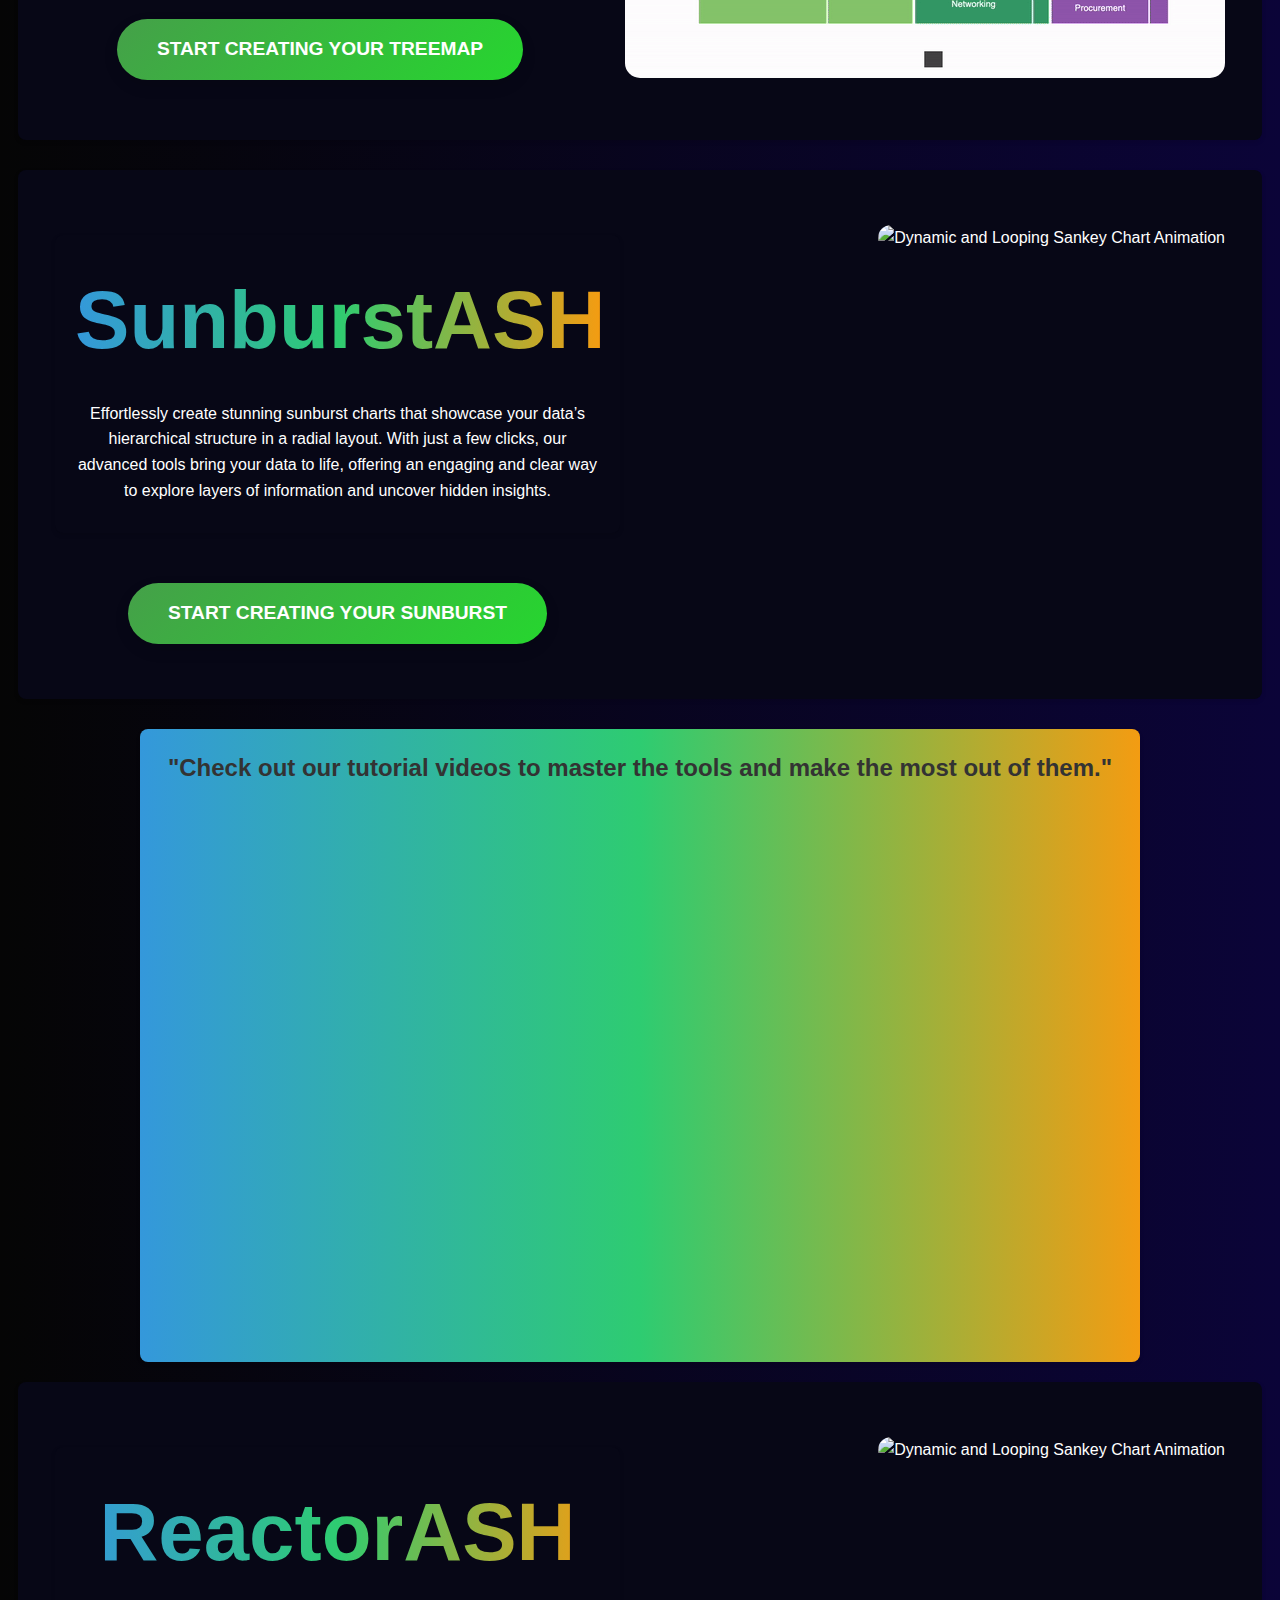
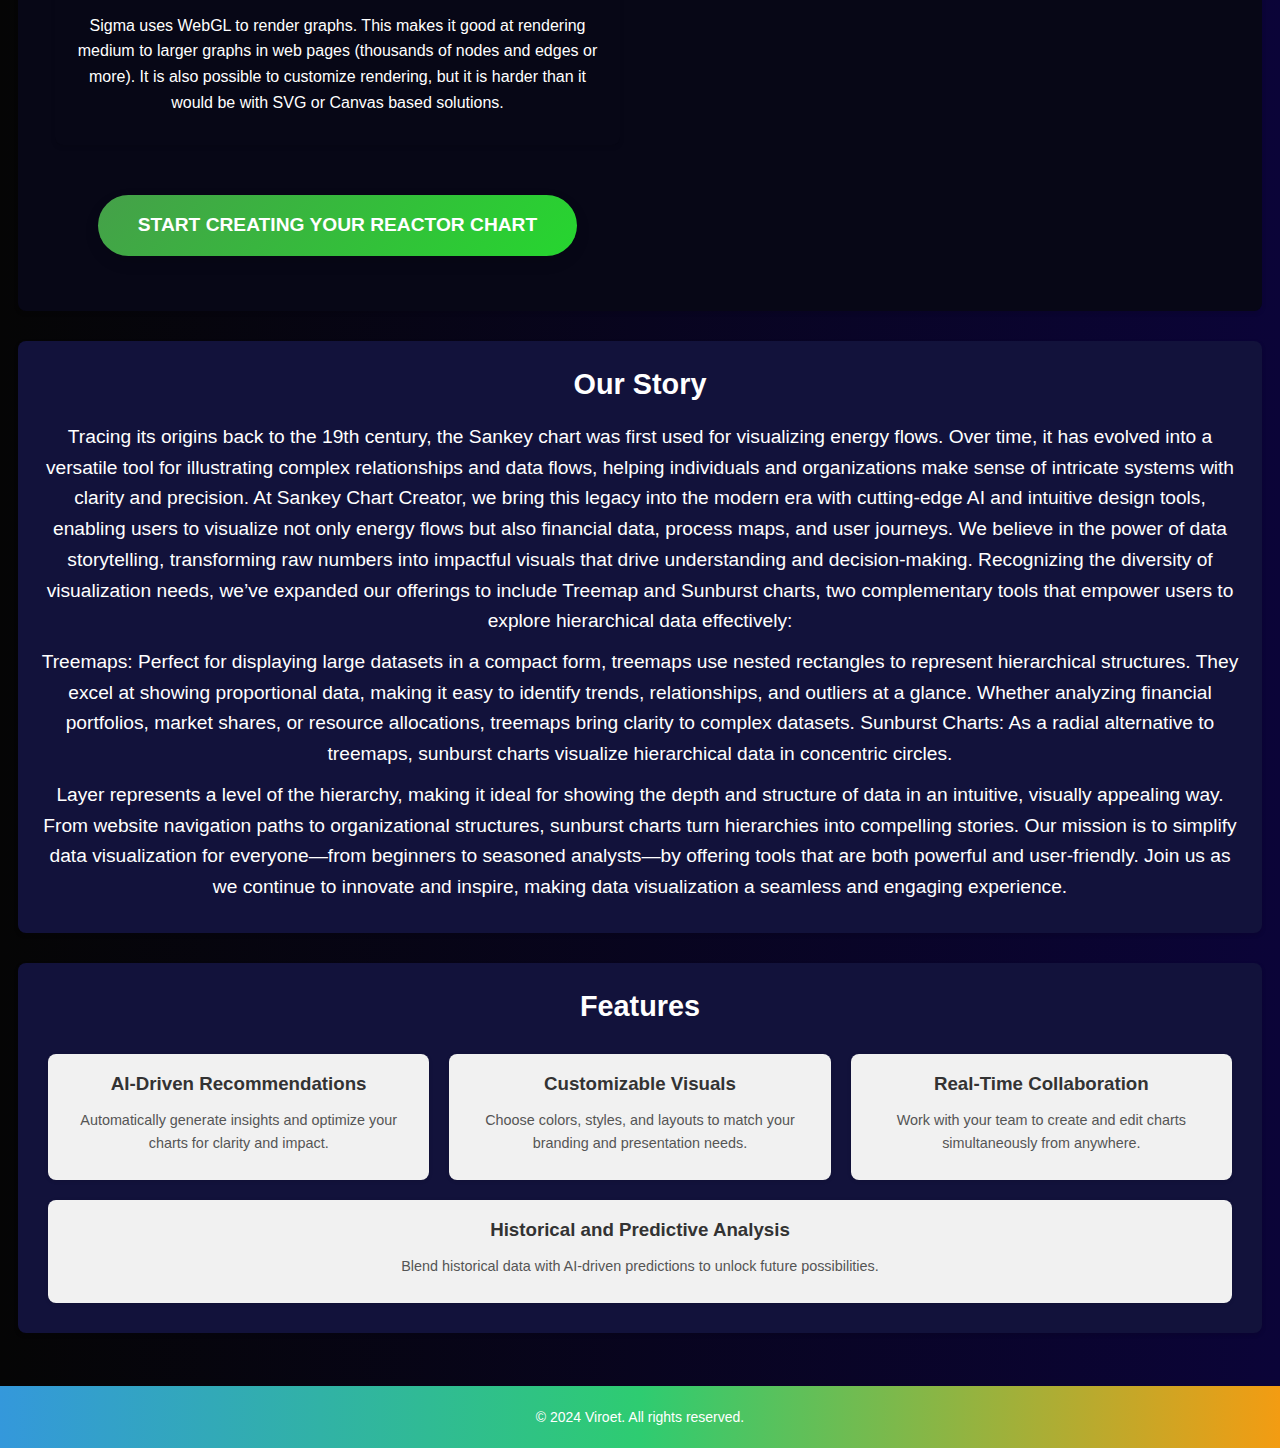
==== commit be604ee3: "Update index.html" ====
--- a/index.html
+++ b/index.html
@@ -1672,20 +1672,7 @@
     });
 </script>
         <!-- Epsilla Chat Widget -->
-<script>
-(function(d, w, c) {
-    w.AppUrl = 'chatbot/c0eae90d-bc77-49e5-9aa9-fb57d614ccdf-347562243/7033c382-2380-4098-b8f0-bb312bcd9956?mode=embed';
-    w.themeColor = '#8564D7';
-    var s = d.createElement('script');
-    w[c] = w[c] || function() {
-        (w[c].q = w[c].q || []).push(arguments);
-    };
-    s.async = true;
-    s.src = 'https://script.epsilla.com/epsilla.js';
-    if (d.head) d.head.appendChild(s);
-})(document, window, 'Epsilla');
-</script>
-<!-- /Epsilla Chat Widget -->
+
         
 
   </body>
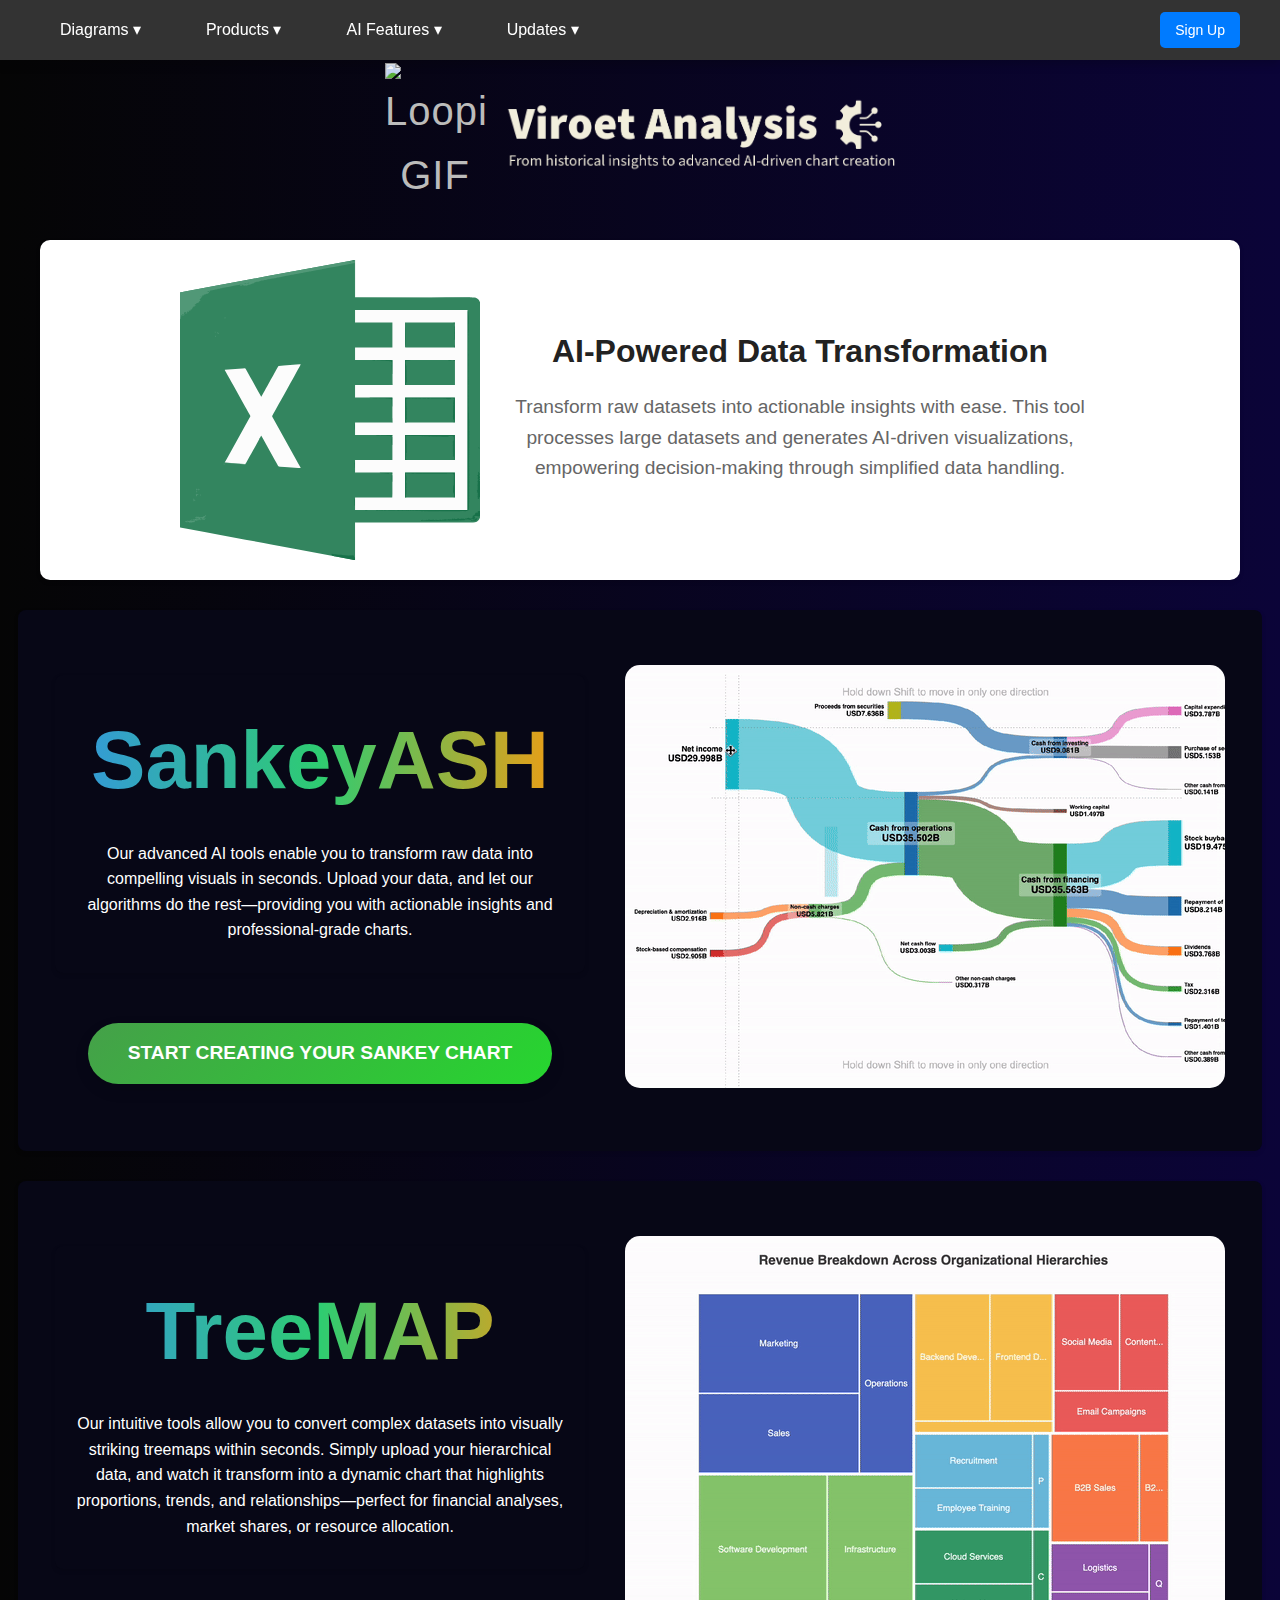
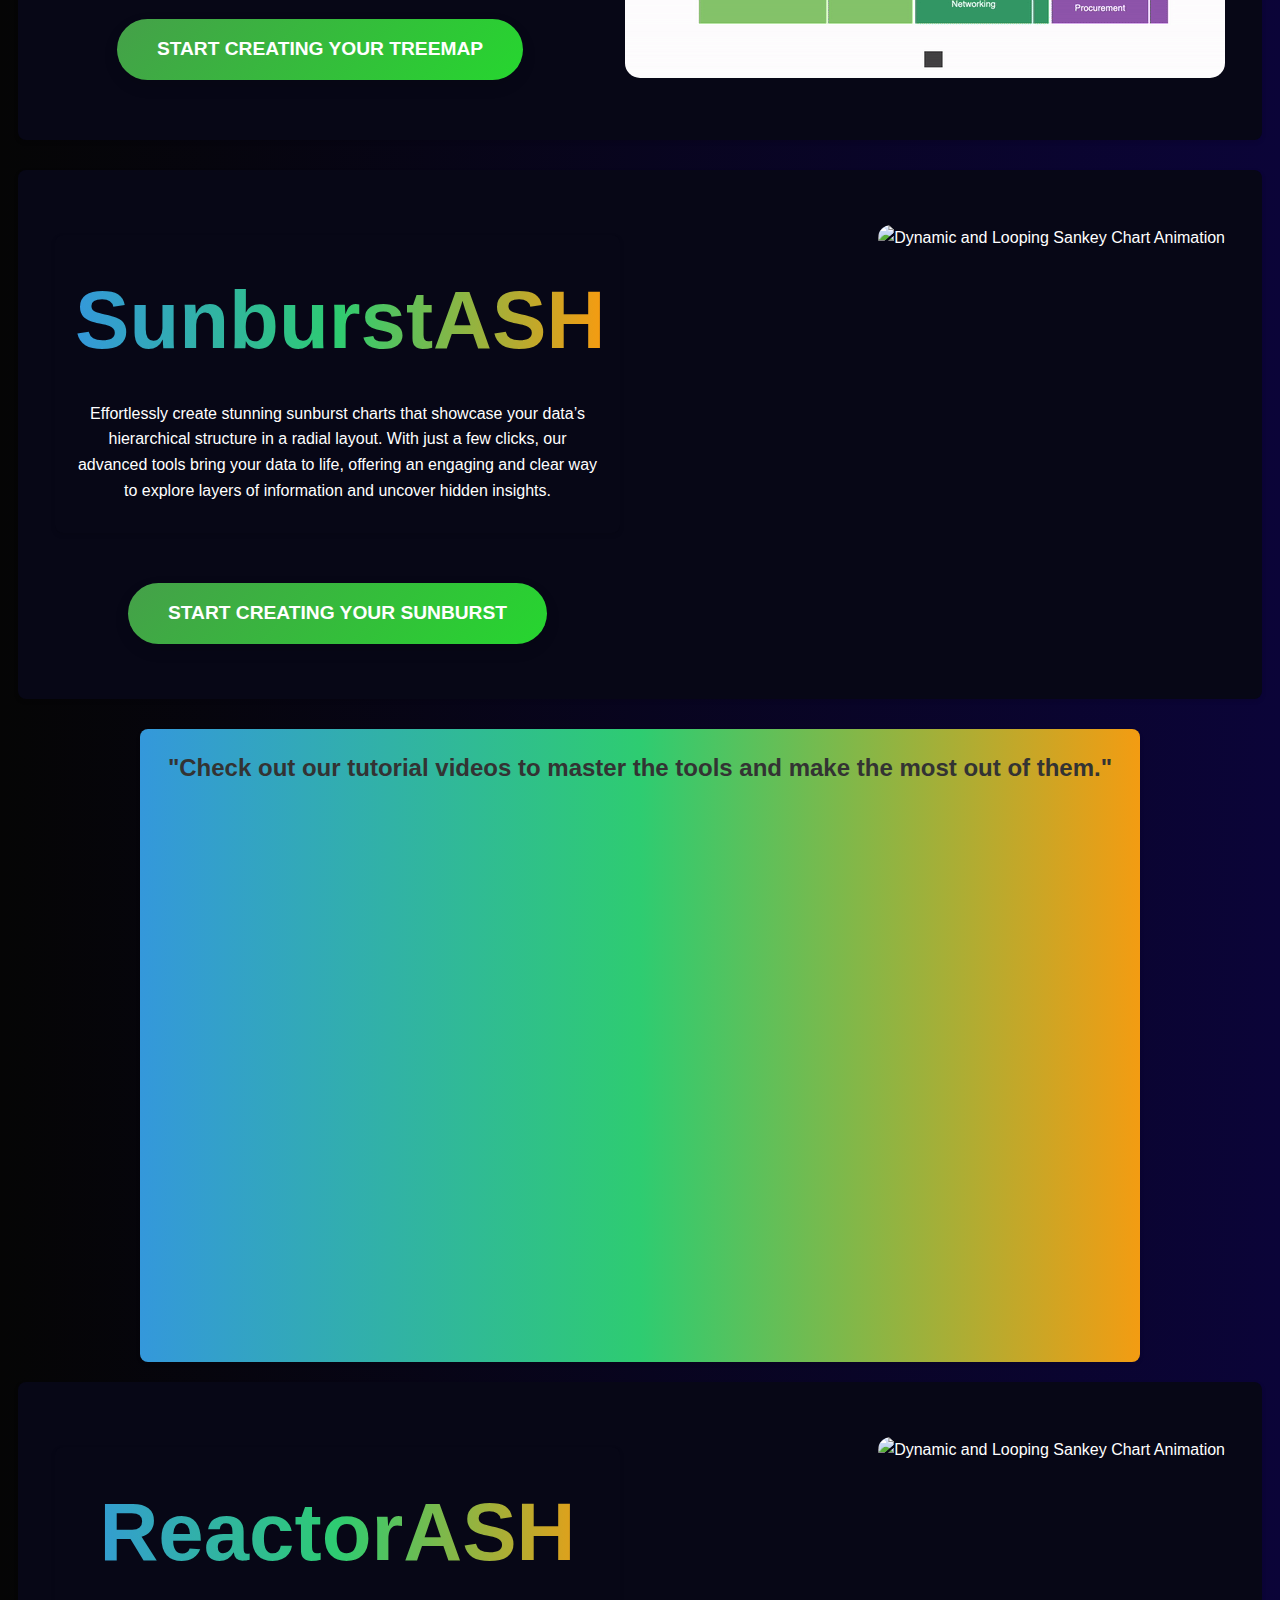
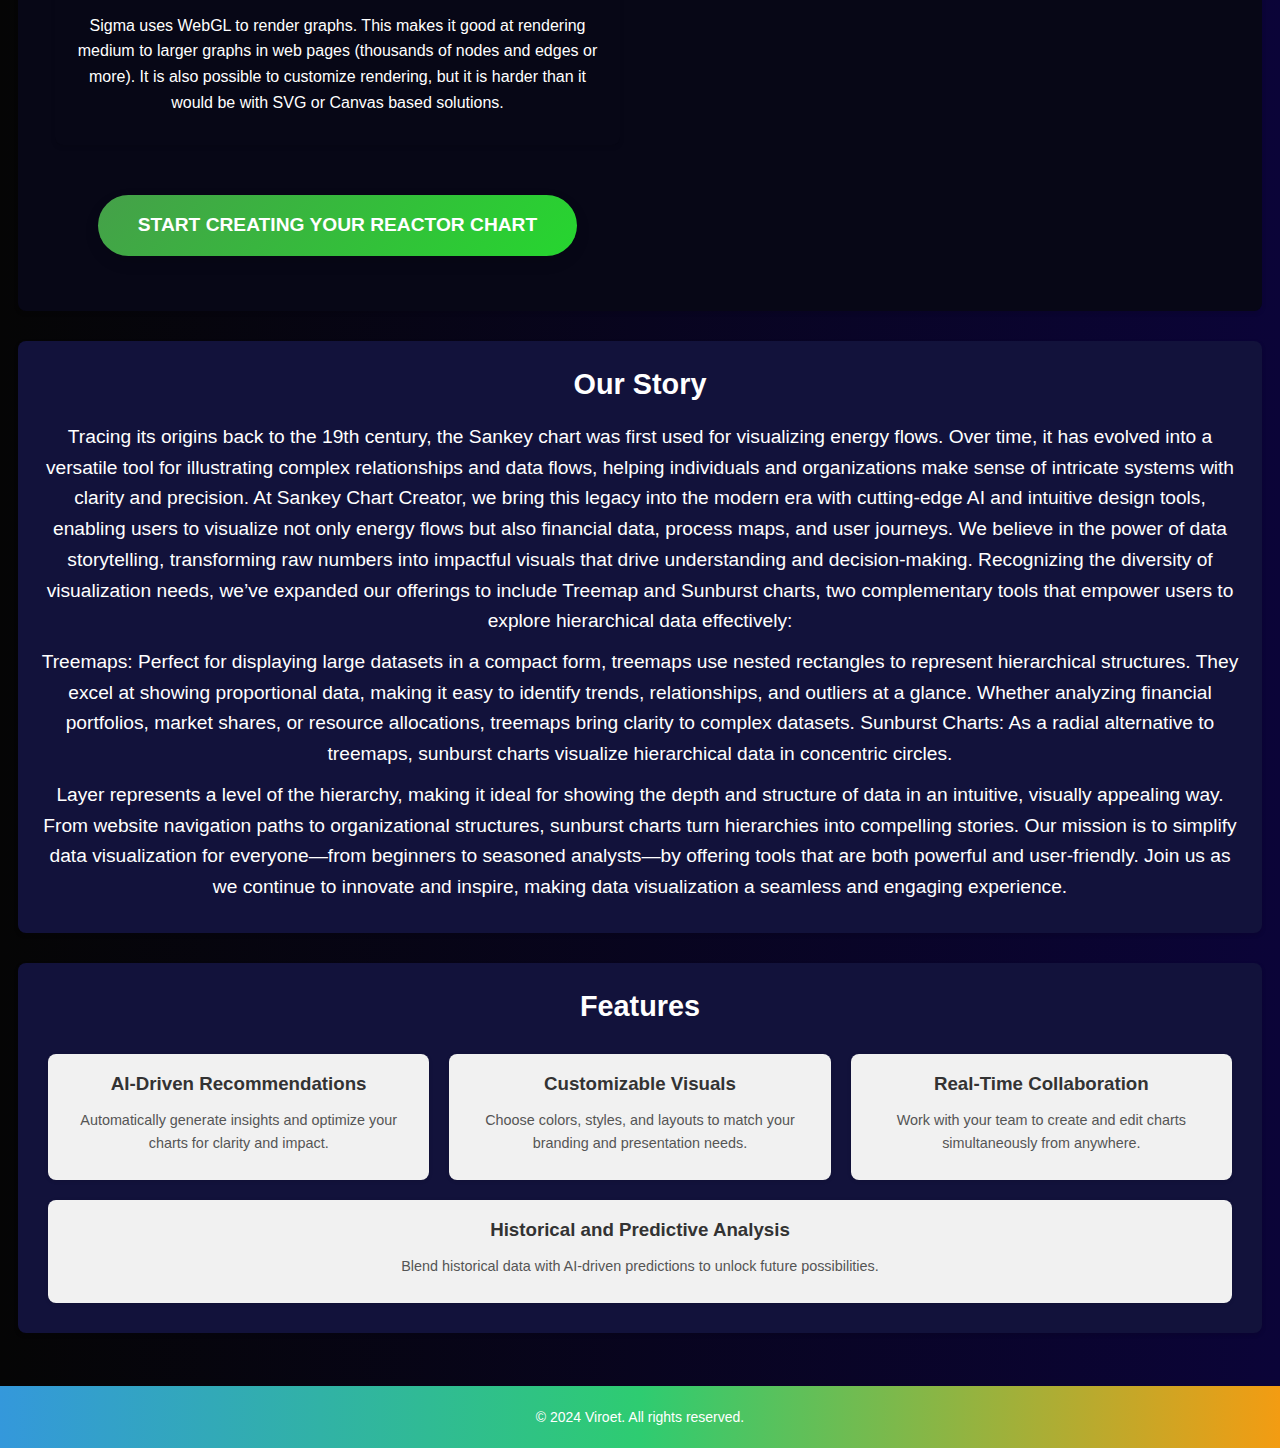
==== commit 6c775a4f: "Update index.html" ====
--- a/index.html
+++ b/index.html
@@ -1319,50 +1319,51 @@
   <head>
     <title>Terms of Use</title>
   <style>
-  body {
-    font-family: Arial, sans-serif;
-    line-height: 1.6;
-    margin: 20px;
-    padding: 0;
-    background-color: #f9f9f9;
-    color: #333;
-  }
-
-  h1, h2 {
-    color: #007bff;
-  }
-
-  h1 {
-    font-size: 2em;
-  }
-
-  h2 {
-    font-size: 1.5em;
-    margin-top: 20px;
-  }
-
-  p {
-    margin: 10px 0;
-  }
-
-  a {
-    color: #007bff;
-    text-decoration: none;
-  }
-
-  a:hover {
-    text-decoration: underline;
-  }
-
-  ul {
-    margin: 10px 0;
-    padding-left: 20px;
-  }
-
-  li {
-    margin: 5px 0;
-  }
-</style>
+    body {
+      font-family: Arial, sans-serif;
+      font-size: 5px; /* Reduced font size */
+      line-height: 1.4;
+      margin: 20px;
+      padding: 0;
+      background-color: #f9f9f9;
+      color: #333;
+    }
+
+    h1, h2 {
+      color: #007bff;
+    }
+
+    h1 {
+      font-size: 14px; /* Smaller font size */
+    }
+
+    h2 {
+      font-size: 12px; /* Smaller font size */
+      margin-top: 15px;
+    }
+
+    p, li, a {
+      font-size: 9px; /* Reduced font size for text */
+    }
+
+    a {
+      color: #007bff;
+      text-decoration: none;
+    }
+
+    a:hover {
+      text-decoration: underline;
+    }
+
+    ul {
+      margin: 5px 0;
+      padding-left: 15px;
+    }
+
+    li {
+      margin: 3px 0;
+    }
+  </style>
   </head>
   <body>
     <h1>Terms of Use</h1>
@@ -1452,6 +1453,165 @@
 <ul>
   <li><strong>Email:</strong> support@viroet.com</li>
   <li></li>
+</ul>
+  </body>
+</html>
+`);
+  });
+
+  privacyLink.addEventListener("click", () => {
+    const privacyWindow = window.open(
+      "",
+      "Privacy Policy",
+      "width=600,height=400"
+    );
+    privacyWindow.document.body.innerHTML = ""; // Clear previous content
+    privacyWindow.document.write(`
+<html>
+  <head>
+    <title>Privacy Policy</title>
+   <style>
+    body {
+      font-family: Arial, sans-serif;
+      font-size: 5px; /* Reduced font size */
+      line-height: 1.4;
+      margin: 20px;
+      padding: 0;
+      background-color: #f9f9f9;
+      color: #333;
+    }
+
+    h1, h2 {
+      color: #007bff;
+    }
+
+    h1 {
+      font-size: 14px; /* Smaller font size */
+    }
+
+    h2 {
+      font-size: 12px; /* Smaller font size */
+      margin-top: 15px;
+    }
+
+    p, li, a {
+      font-size: 9px; /* Reduced font size for text */
+    }
+
+    a {
+      color: #007bff;
+      text-decoration: none;
+    }
+
+    a:hover {
+      text-decoration: underline;
+    }
+
+    ul {
+      margin: 5px 0;
+      padding-left: 15px;
+    }
+
+    li {
+      margin: 3px 0;
+    }
+  </style>
+    
+  </head>
+  <body>
+   <h1>Privacy Policy</h1>
+<p><strong>Effective Date:</strong> January 2025</p>
+<p><strong>Last Updated:</strong> January 2025</p>
+
+<h2>1. Information We Collect</h2>
+<p>We collect the following types of information to provide and improve our services:</p>
+<h3>(a) Personal Information</h3>
+<ul>
+  <li>Name</li>
+  <li>Email Address</li>
+  <li>Contact Information</li>
+  <li>Payment Details (if applicable)</li>
+</ul>
+<h3>(b) Non-Personal Information</h3>
+<ul>
+  <li>Device Information (e.g., browser type, IP address, operating system)</li>
+  <li>Usage Data (e.g., pages viewed, clicks, time spent)</li>
+</ul>
+<h3>(c) Uploaded Data</h3>
+<p>
+  When you upload datasets to create visualizations, we temporarily store and process this
+  data to generate charts and insights.
+</p>
+
+<h2>2. How We Use Your Information</h2>
+<p>We use your information to:</p>
+<ul>
+  <li>Provide and improve our services.</li>
+  <li>Process transactions and communicate with you.</li>
+  <li>Enhance user experience through analytics and AI-driven insights.</li>
+  <li>Ensure security and prevent fraudulent activities.</li>
+</ul>
+
+<h2>3. Data Sharing</h2>
+<p>
+  We do not sell or rent your personal information. However, we may share your information:
+</p>
+<ul>
+  <li>With service providers who assist in delivering our services (e.g., payment processors).</li>
+  <li>To comply with legal obligations or enforce our Terms of Use.</li>
+  <li>During business transfers, such as mergers or acquisitions.</li>
+</ul>
+
+<h2>4. Data Retention</h2>
+<p>
+  We retain your personal information only as long as necessary to provide our services or
+  comply with legal obligations. Uploaded datasets are stored temporarily and deleted
+  automatically after processing.
+</p>
+
+<h2>5. Your Rights</h2>
+<p>Depending on your location, you may have the following rights:</p>
+<ul>
+  <li>Access, update, or delete your personal information.</li>
+  <li>Opt out of data collection or processing for marketing purposes.</li>
+  <li>Request portability of your data.</li>
+</ul>
+<p>To exercise these rights, please contact us at <a href="mailto:support@viroet.com">support@viroet.com</a>.</p>
+
+<h2>6. Cookies and Tracking Technologies</h2>
+<p>We use cookies to:</p>
+<ul>
+  <li>Enhance website functionality and performance.</li>
+  <li>Analyze traffic and user behavior.</li>
+  <li>Deliver personalized content and advertisements.</li>
+</ul>
+<p>You can manage cookie preferences through your browser settings.</p>
+
+<h2>7. Security</h2>
+<p>
+  We implement industry-standard security measures to protect your data. However, no method
+  of transmission or storage is completely secure, and we cannot guarantee absolute security.
+</p>
+
+<h2>8. Third-Party Links</h2>
+<p>
+  Our website may contain links to third-party websites. We are not responsible for the
+  privacy practices of these external sites and encourage you to review their policies.
+</p>
+
+<h2>9. Changes to This Privacy Policy</h2>
+<p>
+  We may update this Privacy Policy from time to time. Changes will be effective immediately
+  upon posting. Please review this page periodically for updates.
+</p>
+
+<h2>10. Contact Us</h2>
+<p>
+  If you have questions, concerns, or requests regarding this Privacy Policy, please contact us:
+</p>
+<ul>
+  <li><strong>Email:</strong> <a href="mailto:support@viroet.com">support@viroet.com</a></li>
+  
 </ul>
   </body>
 </html>
